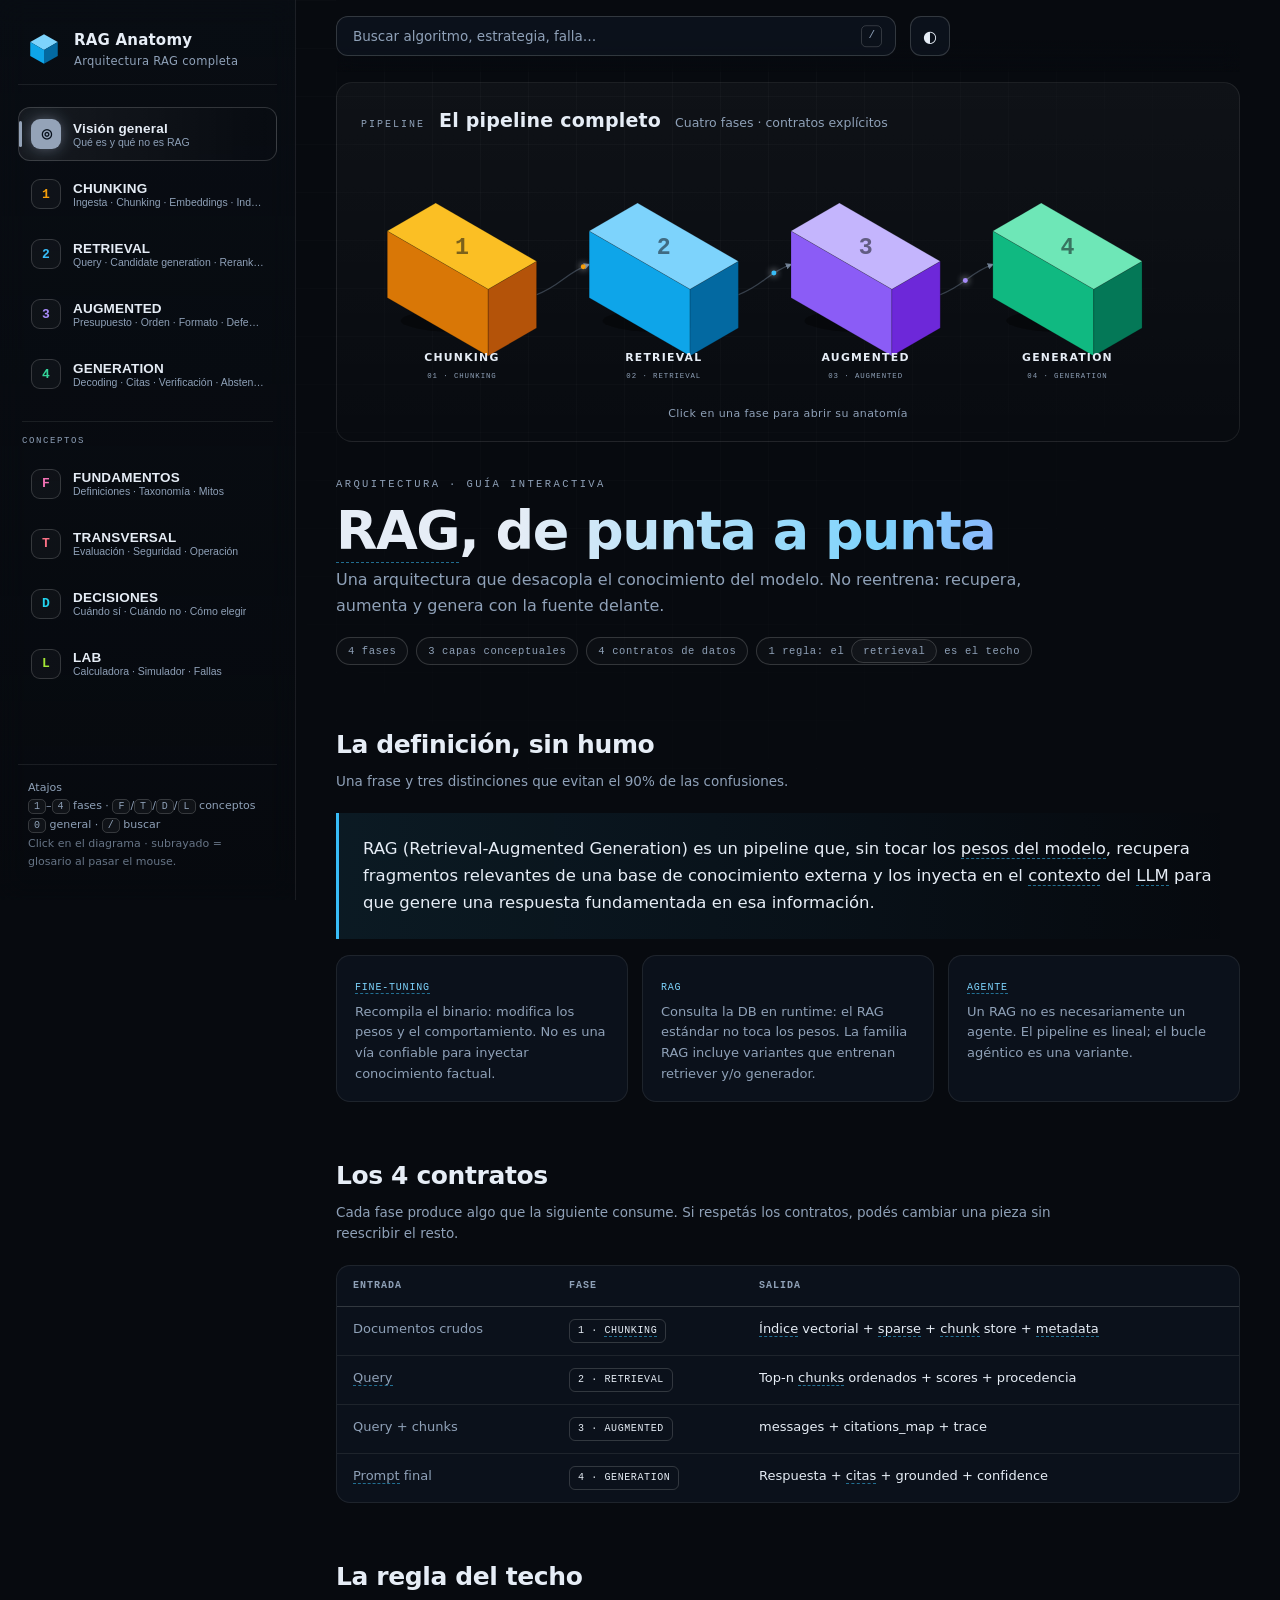
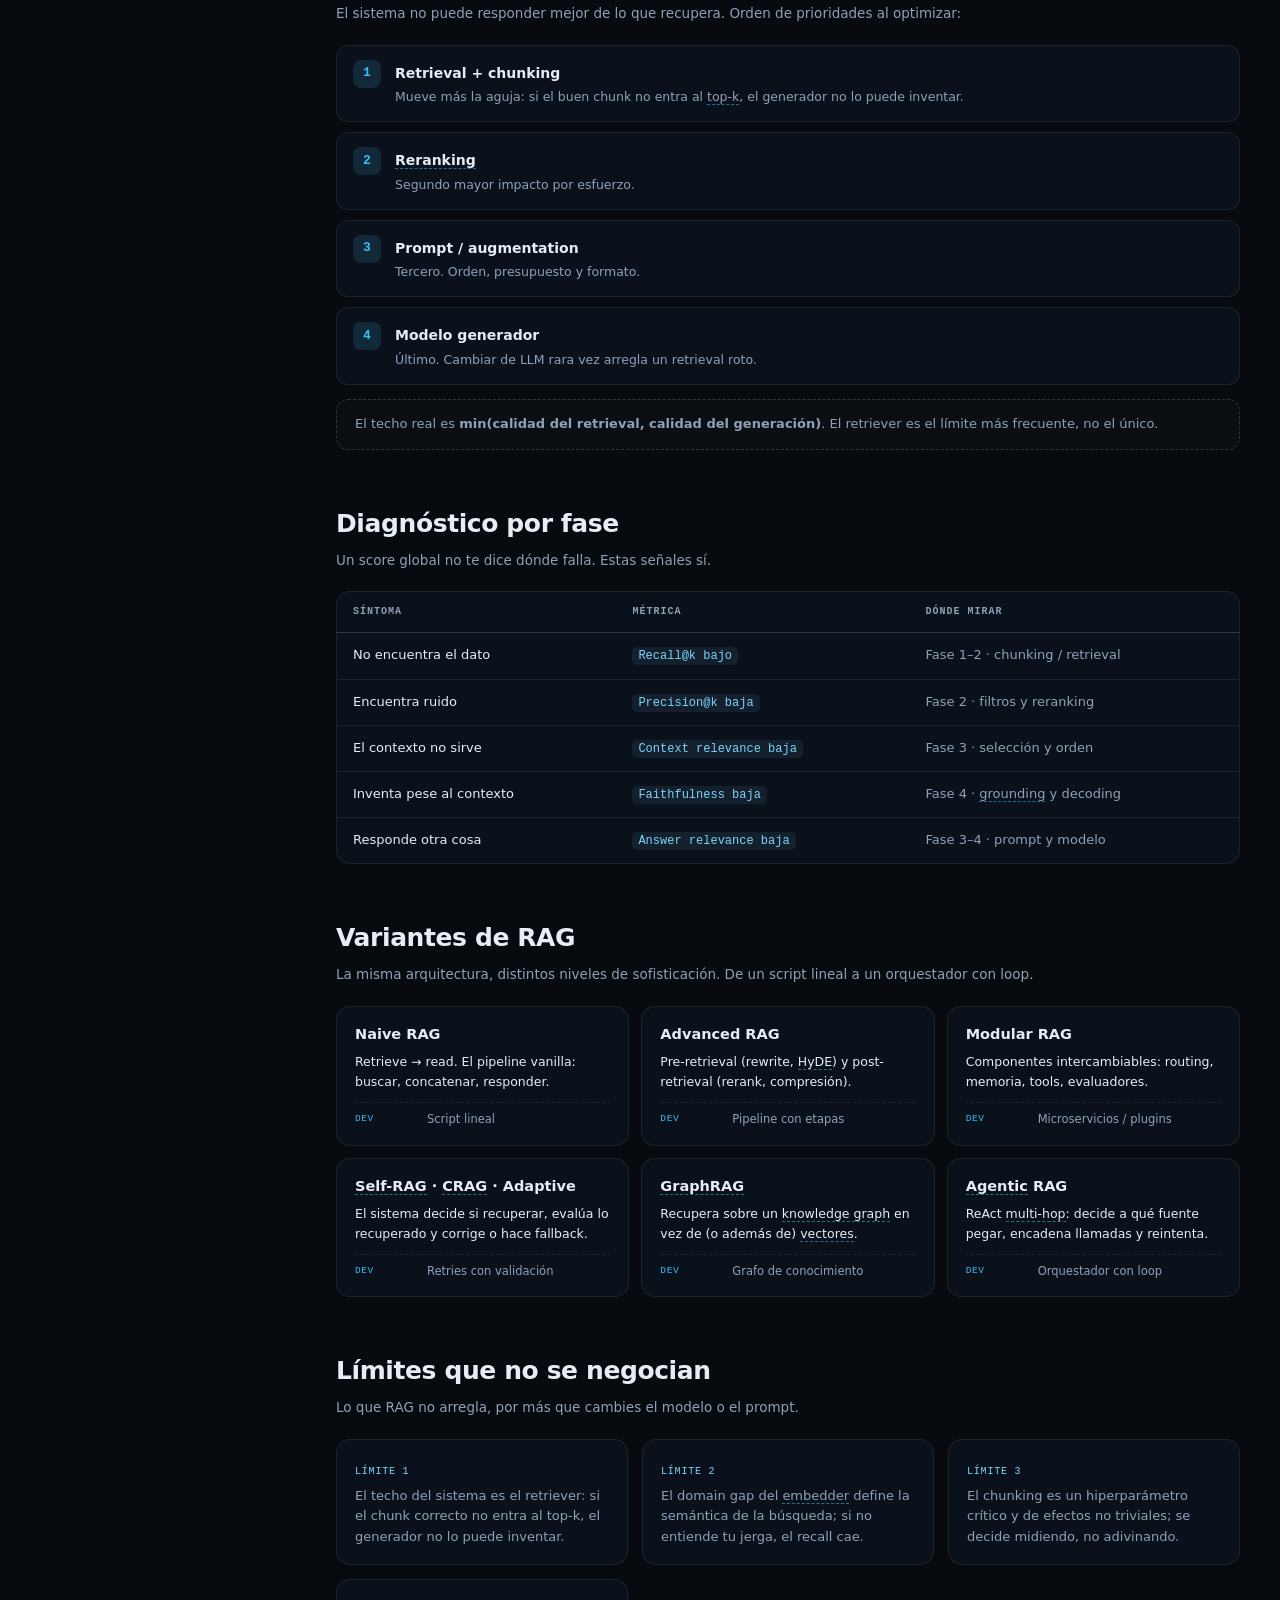
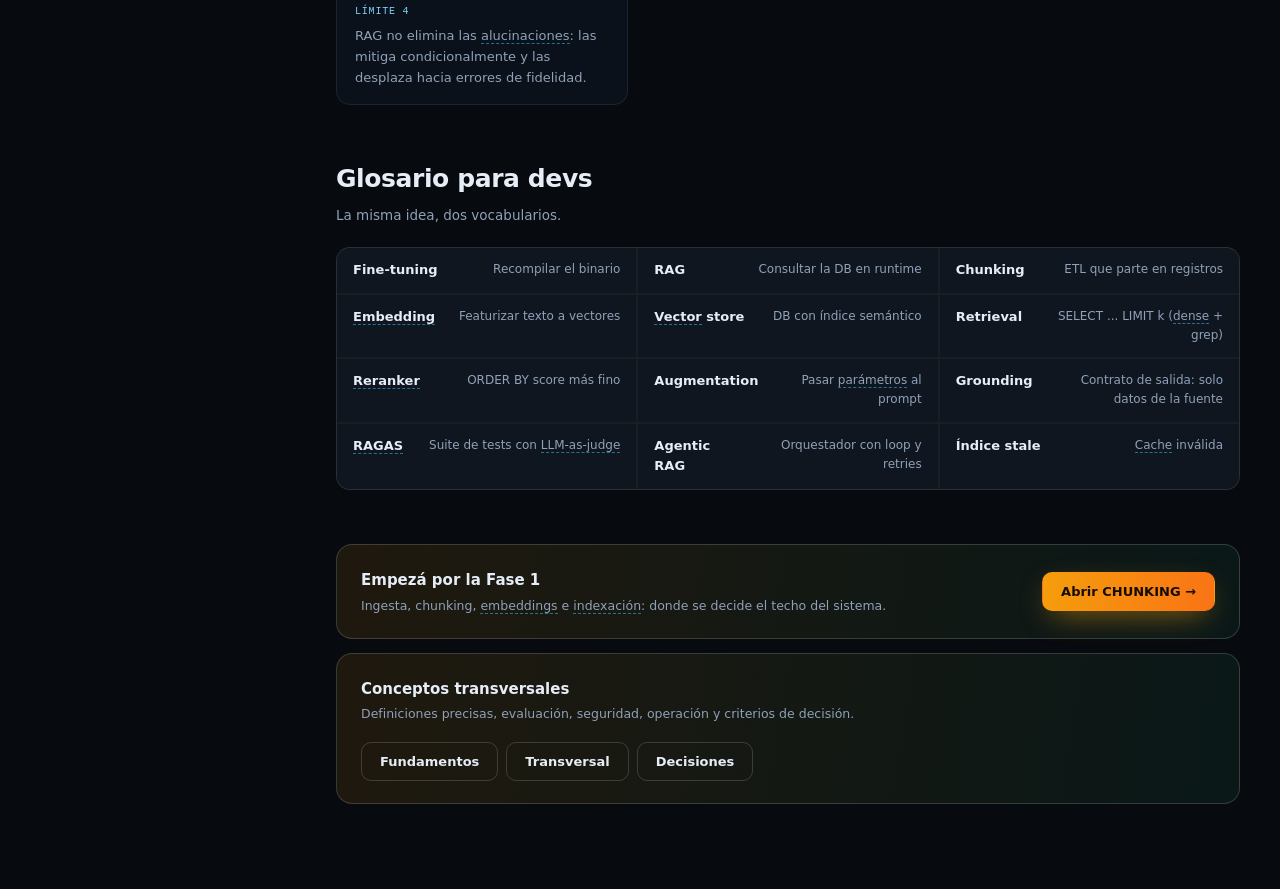
==== index.html @ 2c5edf06 "Add RAG Anatomy app (HTML/CSS/JS vanilla)" ====
<!doctype html>
<html lang="es" data-theme="dark">
<head>
  <meta charset="utf-8" />
  <meta name="viewport" content="width=device-width, initial-scale=1" />
  <title>RAG Anatomy · Arquitectura de un sistema RAG</title>
  <meta name="description" content="Guía interactiva de las 4 fases de una arquitectura RAG: chunking, retrieval, augmentation y generation. Componentes, estrategias, algoritmos, fallas y métricas." />
  <link rel="icon" href="data:image/svg+xml,%3Csvg xmlns='http://www.w3.org/2000/svg' viewBox='0 0 34 34'%3E%3Cpolygon points='17,3 30,10.5 17,18 4,10.5' fill='%237dd3fc'/%3E%3Cpolygon points='4,10.5 17,18 17,31 4,23.5' fill='%230ea5e9'/%3E%3Cpolygon points='30,10.5 17,18 17,31 30,23.5' fill='%230369a1'/%3E%3C/svg%3E" />
  <link rel="stylesheet" href="styles.css" />
</head>
<body>
  <div class="app">
    <aside class="sidebar">
      <div class="brand">
        <svg width="36" height="36" viewBox="0 0 34 34" fill="none" aria-hidden="true">
          <polygon points="17,3 30,10.5 17,18 4,10.5" fill="#7dd3fc" />
          <polygon points="4,10.5 17,18 17,31 4,23.5" fill="#0ea5e9" />
          <polygon points="30,10.5 17,18 17,31 30,23.5" fill="#0369a1" />
        </svg>
        <div>
          <strong>RAG Anatomy</strong>
          <span>Arquitectura RAG completa</span>
        </div>
      </div>

      <nav id="nav" aria-label="Fases del pipeline"></nav>

      <div class="side-foot">
        Atajos<br />
        <kbd>1</kbd>–<kbd>4</kbd> fases · <kbd>F</kbd>/<kbd>T</kbd>/<kbd>D</kbd>/<kbd>L</kbd> conceptos<br />
        <kbd>0</kbd> general · <kbd>/</kbd> buscar<br />
        <span style="opacity:.7">Click en el diagrama · subrayado = glosario al pasar el mouse.</span>
      </div>
    </aside>

    <main class="main">
      <header class="topbar">
        <div class="search-wrap">
          <input
            id="search"
            type="search"
            placeholder="Buscar algoritmo, estrategia, falla…"
            autocomplete="off"
            aria-label="Buscar en el contenido"
          />
          <div id="results" class="results" role="listbox"></div>
        </div>
        <button id="theme" class="icon-btn" title="Cambiar tema" aria-label="Cambiar tema">◐</button>
      </header>

      <section class="stage" aria-label="Diagrama del pipeline">
        <div class="stage-head">
          <span class="eyebrow">PIPELINE</span>
          <h1 id="stage-title">El pipeline completo</h1>
          <p class="stage-sub" id="stage-sub">Cuatro fases · contratos explícitos</p>
        </div>
        <div id="diagram"></div>
      </section>

      <article id="content"></article>
    </main>
  </div>

  <div id="term-tip" role="tooltip" aria-live="polite"></div>

  <script src="data.js"></script>
  <script src="pages.js"></script>
  <script src="lab.js"></script>
  <script src="terms.js"></script>
  <script src="app.js"></script>
</body>
</html>
---- styles.css ----
:root {
  --bg: #070a0f;
  --bg2: #0a0f16;
  --panel: rgba(15, 22, 32, 0.72);
  --panel-solid: #0f1620;
  --text: #e6edf6;
  --muted: #8fa1b8;
  --line: rgba(255, 255, 255, 0.08);
  --line2: rgba(255, 255, 255, 0.16);
  --code: #7dd3fc;
  --radius: 16px;
  --shadow: 0 24px 60px rgba(0, 0, 0, 0.45);
  --font: ui-sans-serif, system-ui, -apple-system, "Segoe UI", Roboto, "Helvetica Neue", Arial, sans-serif;
  --mono: ui-monospace, "SF Mono", "Cascadia Code", "JetBrains Mono", Menlo, Consolas, monospace;
}

html[data-theme="light"] {
  --bg: #f4f7fb;
  --bg2: #eaf0f7;
  --panel: rgba(255, 255, 255, 0.82);
  --panel-solid: #ffffff;
  --text: #0f172a;
  --muted: #5c6b80;
  --line: rgba(15, 23, 42, 0.1);
  --line2: rgba(15, 23, 42, 0.18);
  --code: #0369a1;
  --shadow: 0 24px 60px rgba(15, 23, 42, 0.1);
}

* { box-sizing: border-box; }

html { scroll-behavior: smooth; }

body {
  margin: 0;
  font-family: var(--font);
  background:
    radial-gradient(1200px 700px at 80% -10%, rgba(56, 189, 248, 0.09), transparent 60%),
    radial-gradient(900px 600px at 0% 110%, rgba(167, 139, 250, 0.08), transparent 60%),
    var(--bg);
  color: var(--text);
  -webkit-font-smoothing: antialiased;
  line-height: 1.6;
}

body::before {
  content: "";
  position: fixed;
  inset: 0;
  background-image:
    linear-gradient(rgba(255, 255, 255, 0.022) 1px, transparent 1px),
    linear-gradient(90deg, rgba(255, 255, 255, 0.022) 1px, transparent 1px);
  background-size: 48px 48px;
  pointer-events: none;
  z-index: 0;
  mask-image: radial-gradient(ellipse at 50% 0%, #000 20%, transparent 75%);
}

html[data-theme="light"] body::before {
  background-image:
    linear-gradient(rgba(15, 23, 42, 0.035) 1px, transparent 1px),
    linear-gradient(90deg, rgba(15, 23, 42, 0.035) 1px, transparent 1px);
}

.app {
  position: relative;
  z-index: 1;
  display: grid;
  grid-template-columns: 296px minmax(0, 1fr);
  min-height: 100vh;
}

/* ---------- sidebar ---------- */

.sidebar {
  position: sticky;
  top: 0;
  height: 100vh;
  display: flex;
  flex-direction: column;
  gap: 22px;
  padding: 24px 18px;
  border-right: 1px solid var(--line);
  background: linear-gradient(180deg, rgba(10, 15, 22, 0.6), rgba(7, 10, 15, 0.2));
  backdrop-filter: blur(14px);
  overflow-y: auto;
}

html[data-theme="light"] .sidebar {
  background: linear-gradient(180deg, rgba(255, 255, 255, 0.7), rgba(244, 247, 251, 0.3));
}

.brand {
  display: flex;
  align-items: center;
  gap: 12px;
  padding: 4px 8px 14px;
  border-bottom: 1px solid var(--line);
}

.brand svg { flex: none; }

.brand strong {
  display: block;
  font-size: 15px;
  letter-spacing: 0.2px;
}

.brand span {
  display: block;
  font-size: 11.5px;
  color: var(--muted);
  letter-spacing: 0.3px;
}

#nav { display: flex; flex-direction: column; gap: 6px; scrollbar-width: none; }
#nav::-webkit-scrollbar { display: none; }

.nav-item {
  display: flex;
  align-items: center;
  gap: 12px;
  width: 100%;
  padding: 11px 12px;
  border: 1px solid transparent;
  border-radius: 12px;
  background: transparent;
  color: var(--text);
  text-align: left;
  cursor: pointer;
  transition: background 0.18s ease, border-color 0.18s ease, transform 0.18s ease;
}

.nav-item:hover {
  background: rgba(255, 255, 255, 0.04);
  border-color: var(--line);
}

html[data-theme="light"] .nav-item:hover { background: rgba(15, 23, 42, 0.04); }

.nav-item.active {
  background: linear-gradient(90deg, rgba(255, 255, 255, 0.06), transparent);
  border-color: var(--line2);
}

.nav-item.active::before {
  content: "";
  position: absolute;
  left: 0;
  width: 3px;
  height: 26px;
  border-radius: 3px;
  background: var(--c, #94a3b8);
}

.nav-item { position: relative; }

.nav-num {
  flex: none;
  display: grid;
  place-items: center;
  width: 30px;
  height: 30px;
  border-radius: 9px;
  border: 1px solid var(--line2);
  background: rgba(255, 255, 255, 0.03);
  font-family: var(--mono);
  font-size: 13px;
  font-weight: 700;
  color: var(--c, #94a3b8);
}

.nav-item.active .nav-num {
  background: var(--c, #94a3b8);
  color: #08111c;
  border-color: transparent;
  box-shadow: 0 0 18px -4px var(--c, #94a3b8);
}

.nav-text { display: flex; flex-direction: column; min-width: 0; }
.nav-text strong { font-size: 13.5px; letter-spacing: 0.2px; }
.nav-text small {
  font-size: 10.5px;
  color: var(--muted);
  white-space: nowrap;
  overflow: hidden;
  text-overflow: ellipsis;
}

.side-foot {
  margin-top: auto;
  padding: 14px 10px 4px;
  border-top: 1px solid var(--line);
  font-size: 11px;
  color: var(--muted);
  line-height: 1.7;
}

.side-foot kbd {
  font-family: var(--mono);
  font-size: 10px;
  padding: 1px 5px;
  border: 1px solid var(--line2);
  border-radius: 5px;
  background: rgba(255, 255, 255, 0.04);
}

/* ---------- main ---------- */

.main {
  min-width: 0;
  padding: 0 40px 90px;
  max-width: 1240px;
  width: 100%;
  margin: 0 auto;
}

.topbar {
  position: sticky;
  top: 0;
  z-index: 40;
  display: flex;
  align-items: center;
  gap: 14px;
  padding: 16px 0;
  background: linear-gradient(180deg, var(--bg) 55%, transparent);
  backdrop-filter: blur(10px);
}

.search-wrap { position: relative; flex: 1; max-width: 560px; }

#search {
  width: 100%;
  padding: 11px 42px 11px 16px;
  border-radius: 12px;
  border: 1px solid var(--line2);
  background: var(--panel);
  color: var(--text);
  font-family: var(--font);
  font-size: 13.5px;
  outline: none;
  transition: border-color 0.18s ease, box-shadow 0.18s ease;
}

#search::placeholder { color: var(--muted); }

#search:focus {
  border-color: rgba(56, 189, 248, 0.55);
  box-shadow: 0 0 0 4px rgba(56, 189, 248, 0.12);
}

.search-wrap::after {
  content: "/";
  position: absolute;
  right: 14px;
  top: 50%;
  transform: translateY(-50%);
  font-family: var(--mono);
  font-size: 11px;
  color: var(--muted);
  border: 1px solid var(--line2);
  border-radius: 5px;
  padding: 1px 6px;
  pointer-events: none;
}

.results {
  position: absolute;
  top: calc(100% + 8px);
  left: 0;
  right: 0;
  display: none;
  max-height: 440px;
  overflow-y: auto;
  border: 1px solid var(--line2);
  border-radius: 14px;
  background: var(--panel-solid);
  box-shadow: var(--shadow);
  z-index: 50;
  padding: 6px;
}

.results.open { display: block; }

.result {
  display: grid;
  grid-template-columns: auto 1fr;
  gap: 2px 10px;
  width: 100%;
  padding: 10px 12px;
  border: 0;
  border-radius: 10px;
  background: transparent;
  color: var(--text);
  text-align: left;
  cursor: pointer;
}

.result:hover { background: rgba(255, 255, 255, 0.05); }
html[data-theme="light"] .result:hover { background: rgba(15, 23, 42, 0.05); }

.r-phase {
  grid-row: span 2;
  align-self: start;
  font-family: var(--mono);
  font-size: 9.5px;
  letter-spacing: 0.8px;
  text-transform: uppercase;
  color: var(--c, #94a3b8);
  border: 1px solid var(--c, #94a3b8);
  border-radius: 6px;
  padding: 1px 6px;
  white-space: nowrap;
}

.r-title { font-size: 13px; font-weight: 600; }
.r-snippet { font-size: 11.5px; color: var(--muted); line-height: 1.45; }

.no-results { padding: 16px; color: var(--muted); font-size: 13px; }

.icon-btn {
  flex: none;
  width: 40px;
  height: 40px;
  display: grid;
  place-items: center;
  border-radius: 11px;
  border: 1px solid var(--line2);
  background: var(--panel);
  color: var(--text);
  font-size: 16px;
  cursor: pointer;
  transition: border-color 0.18s ease, transform 0.18s ease;
}

.icon-btn:hover { border-color: rgba(56, 189, 248, 0.5); transform: translateY(-1px); }

/* ---------- stage ---------- */

.stage {
  margin-top: 10px;
  padding: 22px 24px 12px;
  border: 1px solid var(--line);
  border-radius: var(--radius);
  background: linear-gradient(180deg, rgba(255, 255, 255, 0.035), rgba(255, 255, 255, 0.008));
  overflow: hidden;
}

html[data-theme="light"] .stage {
  background: linear-gradient(180deg, rgba(255, 255, 255, 0.9), rgba(255, 255, 255, 0.55));
}

.stage-head { display: flex; align-items: baseline; gap: 14px; flex-wrap: wrap; }

.eyebrow {
  font-family: var(--mono);
  font-size: 10px;
  letter-spacing: 2px;
  color: var(--muted);
  text-transform: uppercase;
}

.stage-head h1 {
  margin: 0;
  font-size: 19px;
  letter-spacing: 0.2px;
}

.stage-sub { margin: 0; font-size: 12.5px; color: var(--muted); }

#diagram svg { display: block; width: 100%; height: auto; margin-top: 4px; }

.iso-phase { cursor: pointer; outline: none; }

.iso-box {
  transition: transform 0.28s cubic-bezier(0.22, 1, 0.36, 1);
}

.iso-phase:hover .iso-box,
.iso-phase:focus-visible .iso-box { transform: translateY(-10px); }

.iso-phase.active .iso-box {
  transform: translateY(-8px);
  filter: drop-shadow(0 0 16px var(--c));
}

.iso-phase .face {
  stroke: rgba(0, 0, 0, 0.28);
  stroke-width: 0.8;
  transition: stroke 0.2s ease;
}

html[data-theme="light"] .iso-phase .face { stroke: rgba(255, 255, 255, 0.4); }

.iso-phase.active .face { stroke: var(--c); stroke-width: 1.4; }

.iso-shadow { fill: rgba(0, 0, 0, 0.38); }
html[data-theme="light"] .iso-shadow { fill: rgba(15, 23, 42, 0.12); }

.iso-num {
  font-family: var(--mono);
  font-size: 30px;
  font-weight: 800;
  fill: rgba(8, 12, 18, 0.52);
  pointer-events: none;
}

.iso-name {
  font-family: var(--font);
  font-size: 14px;
  font-weight: 800;
  letter-spacing: 1.6px;
  fill: var(--text);
  transition: fill 0.2s ease;
}

.iso-phase.active .iso-name { fill: var(--c); }

.iso-kicker {
  font-family: var(--mono);
  font-size: 9.5px;
  letter-spacing: 1.2px;
  fill: var(--muted);
  text-transform: uppercase;
}

.connector {
  fill: none;
  stroke: rgba(150, 170, 195, 0.32);
  stroke-width: 1.4;
}

.packet { filter: drop-shadow(0 0 5px currentColor); }

.diagram-hint {
  text-align: center;
  font-size: 11px;
  color: var(--muted);
  letter-spacing: 0.4px;
  padding: 2px 0 6px;
}

/* ---------- content ---------- */

#content { animation: fade 0.35s ease; }

@keyframes fade {
  from { opacity: 0; transform: translateY(6px); }
  to { opacity: 1; transform: none; }
}

.hero { padding: 34px 0 6px; }

.hero-kicker {
  font-family: var(--mono);
  font-size: 10.5px;
  letter-spacing: 2.4px;
  color: var(--muted);
}

.hero h1 {
  margin: 10px 0 8px;
  font-size: clamp(34px, 5vw, 54px);
  line-height: 1.05;
  letter-spacing: -1.5px;
  background: linear-gradient(100deg, var(--text) 20%, #7dd3fc 60%, #a78bfa 95%);
  -webkit-background-clip: text;
  background-clip: text;
  color: transparent;
}

.hero-sub {
  margin: 0;
  max-width: 720px;
  color: var(--muted);
  font-size: 16px;
}

.hero-pills { display: flex; flex-wrap: wrap; gap: 8px; margin-top: 18px; }

.hero-pills span {
  font-family: var(--mono);
  font-size: 10.5px;
  letter-spacing: 0.6px;
  padding: 5px 11px;
  border: 1px solid var(--line2);
  border-radius: 999px;
  color: var(--muted);
  background: rgba(255, 255, 255, 0.025);
}

.sec { margin-top: 54px; scroll-margin-top: 140px; }

.sec-head { margin-bottom: 20px; }

.sec-head h2 {
  margin: 0 0 6px;
  font-size: 25px;
  letter-spacing: -0.4px;
}

.sec-head p { margin: 0; color: var(--muted); font-size: 13.5px; max-width: 720px; }

.definition {
  padding: 22px 24px;
  border-left: 3px solid #38bdf8;
  border-radius: 0 14px 14px 0;
  background: linear-gradient(90deg, rgba(56, 189, 248, 0.09), transparent);
  font-size: 16.5px;
  line-height: 1.65;
}

.grid-3 {
  display: grid;
  grid-template-columns: repeat(auto-fit, minmax(240px, 1fr));
  gap: 14px;
  margin-top: 16px;
}

.mini-card {
  padding: 16px 18px;
  border: 1px solid var(--line);
  border-radius: 14px;
  background: var(--panel);
}

.mini-tag {
  display: inline-block;
  font-family: var(--mono);
  font-size: 10px;
  letter-spacing: 0.8px;
  text-transform: uppercase;
  color: #7dd3fc;
  margin-bottom: 6px;
}

.mini-card p { margin: 0; font-size: 13px; color: var(--muted); }

.table-wrap {
  border: 1px solid var(--line);
  border-radius: 14px;
  overflow-x: auto;
  background: var(--panel);
}

table { width: 100%; border-collapse: collapse; font-size: 13px; }

th {
  text-align: left;
  font-family: var(--mono);
  font-size: 10px;
  letter-spacing: 1px;
  text-transform: uppercase;
  color: var(--muted);
  padding: 12px 16px;
  border-bottom: 1px solid var(--line2);
  white-space: nowrap;
}

td {
  padding: 12px 16px;
  border-bottom: 1px solid var(--line);
  vertical-align: top;
}

tr:last-child td { border-bottom: 0; }

tbody tr { transition: background 0.15s ease; }
tbody tr:hover { background: rgba(255, 255, 255, 0.025); }
html[data-theme="light"] tbody tr:hover { background: rgba(15, 23, 42, 0.025); }

code {
  font-family: var(--mono);
  font-size: 12px;
  color: var(--code);
  background: rgba(125, 211, 252, 0.08);
  padding: 2px 6px;
  border-radius: 5px;
  white-space: nowrap;
}

html[data-theme="light"] code { background: rgba(3, 105, 161, 0.08); }

.muted { color: var(--muted); }

.phase-pill {
  display: inline-block;
  font-family: var(--mono);
  font-size: 10px;
  letter-spacing: 0.6px;
  padding: 3px 8px;
  border-radius: 6px;
  border: 1px solid var(--line2);
  white-space: nowrap;
}

.priority { list-style: none; margin: 0; padding: 0; display: grid; gap: 10px; }

.priority li {
  display: flex;
  gap: 14px;
  align-items: flex-start;
  padding: 14px 16px;
  border: 1px solid var(--line);
  border-radius: 12px;
  background: var(--panel);
}

.priority-n {
  flex: none;
  display: grid;
  place-items: center;
  width: 28px;
  height: 28px;
  border-radius: 8px;
  background: rgba(56, 189, 248, 0.14);
  color: #38bdf8;
  font-family: var(--mono);
  font-weight: 700;
  font-size: 13px;
}

.priority strong { font-size: 14px; }
.priority p { margin: 2px 0 0; font-size: 12.5px; color: var(--muted); }

.callout {
  margin-top: 14px;
  padding: 14px 18px;
  border: 1px dashed var(--line2);
  border-radius: 12px;
  font-size: 13px;
  color: var(--muted);
  background: rgba(255, 255, 255, 0.02);
}

.glossary {
  display: grid;
  grid-template-columns: repeat(auto-fit, minmax(260px, 1fr));
  gap: 2px;
  border: 1px solid var(--line);
  border-radius: 14px;
  overflow: hidden;
  background: var(--line);
}

.gloss-item {
  display: flex;
  justify-content: space-between;
  gap: 12px;
  padding: 12px 16px;
  background: var(--panel-solid);
}

.gloss-term { font-size: 13px; font-weight: 600; }
.gloss-dev { font-size: 12px; color: var(--muted); text-align: right; }

.cta {
  margin-top: 54px;
  display: flex;
  align-items: center;
  justify-content: space-between;
  gap: 18px;
  flex-wrap: wrap;
  padding: 22px 24px;
  border: 1px solid var(--line2);
  border-radius: 16px;
  background: linear-gradient(100deg, rgba(245, 158, 11, 0.1), rgba(52, 211, 153, 0.07));
}

.cta strong { font-size: 15px; }
.cta p { margin: 3px 0 0; font-size: 12.5px; color: var(--muted); }

.btn {
  padding: 11px 18px;
  border-radius: 10px;
  border: 1px solid var(--line2);
  background: transparent;
  color: var(--text);
  font-family: var(--font);
  font-size: 13px;
  font-weight: 600;
  cursor: pointer;
  transition: transform 0.18s ease, background 0.18s ease;
}

.btn:hover { transform: translateY(-1px); }

.btn.primary {
  background: linear-gradient(100deg, #f59e0b, #f97316);
  color: #160c02;
  border-color: transparent;
  box-shadow: 0 10px 30px -10px rgba(245, 158, 11, 0.7);
}

/* ---------- phase ---------- */

.phase-head { padding: 34px 0 4px; }

.phase-eyebrow {
  font-family: var(--mono);
  font-size: 10.5px;
  letter-spacing: 2px;
  color: var(--c, var(--muted));
  text-transform: uppercase;
}

.phase-head h1 {
  margin: 8px 0 4px;
  font-size: clamp(34px, 4.6vw, 50px);
  letter-spacing: -1.2px;
  line-height: 1.05;
  color: var(--c, var(--text));
}

.phase-tagline { margin: 0; font-size: 17px; color: var(--muted); }

.phase-purpose {
  margin-top: 16px;
  max-width: 780px;
  font-size: 14.5px;
  color: var(--text);
}

.analogy {
  margin-top: 16px;
  max-width: 780px;
  padding: 14px 18px;
  border-left: 3px solid var(--c);
  border-radius: 0 12px 12px 0;
  background: linear-gradient(90deg, rgba(255, 255, 255, 0.045), transparent);
  font-size: 13.5px;
  color: var(--muted);
}

.analogy span {
  display: inline-block;
  margin-bottom: 8px;
  font-family: var(--mono);
  font-size: 9.5px;
  letter-spacing: 1px;
  text-transform: uppercase;
  color: var(--c);
  border: 1px solid var(--c);
  border-radius: 5px;
  padding: 1px 6px;
}

.analogy p { margin: 0; }

.subnav {
  position: sticky;
  top: 72px;
  z-index: 30;
  display: flex;
  gap: 7px;
  flex-wrap: wrap;
  padding: 12px 0;
  margin-top: 20px;
  background: linear-gradient(180deg, var(--bg) 68%, transparent);
}

.subnav-chip {
  padding: 7px 12px;
  border-radius: 999px;
  border: 1px solid var(--line2);
  background: var(--panel);
  color: var(--muted);
  font-family: var(--font);
  font-size: 12px;
  cursor: pointer;
  transition: color 0.16s ease, border-color 0.16s ease;
}

.subnav-chip:hover { color: var(--text); border-color: var(--c, #38bdf8); }

.contracts {
  display: grid;
  grid-template-columns: 1fr auto 1fr;
  gap: 14px;
  align-items: stretch;
}

.contract {
  padding: 18px 20px;
  border: 1px solid var(--line);
  border-radius: 14px;
  background: var(--panel);
}

.contract.out { border-color: color-mix(in srgb, var(--c, #38bdf8) 40%, transparent); }

.contract .tag {
  font-family: var(--mono);
  font-size: 9.5px;
  letter-spacing: 1.4px;
  color: var(--muted);
}

.contract h3 { margin: 6px 0 10px; font-size: 15px; }

.contract ul { margin: 0; padding-left: 18px; }
.contract li { font-size: 12.5px; color: var(--muted); margin-bottom: 4px; }

.contract-arrow {
  display: grid;
  place-items: center;
  font-size: 22px;
  color: var(--c, var(--muted));
}

.steps { list-style: none; margin: 0; padding: 0; position: relative; }

.steps::before {
  content: "";
  position: absolute;
  left: 19px;
  top: 12px;
  bottom: 12px;
  width: 1px;
  background: linear-gradient(180deg, var(--c, #38bdf8), transparent);
  opacity: 0.4;
}

.step { display: flex; gap: 18px; padding: 0 0 26px; position: relative; }
.step:last-child { padding-bottom: 0; }

.step-num {
  flex: none;
  display: grid;
  place-items: center;
  width: 39px;
  height: 39px;
  border-radius: 12px;
  border: 1px solid var(--line2);
  background: var(--panel-solid);
  font-family: var(--mono);
  font-size: 12px;
  font-weight: 700;
  color: var(--c, #38bdf8);
  z-index: 1;
}

.step-body {
  flex: 1;
  min-width: 0;
  padding: 2px 0 0;
}

.step-body h3 { margin: 0 0 6px; font-size: 16px; }
.step-body p { margin: 0 0 12px; font-size: 13.5px; color: var(--muted); }

.chips { display: flex; flex-wrap: wrap; gap: 6px; }

.chip {
  font-family: var(--mono);
  font-size: 10.5px;
  padding: 3px 8px;
  border-radius: 6px;
  border: 1px solid var(--line);
  background: rgba(255, 255, 255, 0.03);
  color: var(--text);
}

html[data-theme="light"] .chip { background: rgba(15, 23, 42, 0.03); }

.tip {
  margin-top: 12px;
  padding: 10px 14px;
  border-radius: 10px;
  border: 1px solid color-mix(in srgb, var(--c, #38bdf8) 28%, transparent);
  background: color-mix(in srgb, var(--c, #38bdf8) 7%, transparent);
  font-size: 12.5px;
  color: var(--muted);
}

.tip span {
  display: inline-block;
  margin-right: 8px;
  font-family: var(--mono);
  font-size: 9.5px;
  letter-spacing: 1px;
  text-transform: uppercase;
  color: var(--c, #38bdf8);
}

.role {
  display: inline-block;
  font-family: var(--mono);
  font-size: 10px;
  letter-spacing: 0.4px;
  padding: 2px 7px;
  border-radius: 5px;
  border: 1px solid var(--line2);
  color: var(--muted);
  white-space: nowrap;
}

.typical {
  font-family: var(--mono);
  font-size: 11.5px;
  color: var(--c, #38bdf8);
  white-space: nowrap;
}

.strategy-grid {
  display: grid;
  grid-template-columns: repeat(auto-fill, minmax(258px, 1fr));
  gap: 12px;
}

.strategy {
  padding: 16px 18px;
  border: 1px solid var(--line);
  border-radius: 14px;
  background: var(--panel);
  transition: border-color 0.18s ease, transform 0.18s ease;
}

.strategy:hover { border-color: var(--line2); transform: translateY(-2px); }

.strategy h3 { margin: 0 0 6px; font-size: 14.5px; }
.strategy-how { margin: 0 0 10px; font-size: 12.5px; color: var(--text); }

.strategy-row {
  display: grid;
  grid-template-columns: 64px 1fr;
  gap: 8px;
  font-size: 11.5px;
  color: var(--muted);
  padding-top: 7px;
  border-top: 1px dashed var(--line);
}

.strategy-row span {
  font-family: var(--mono);
  font-size: 9.5px;
  letter-spacing: 0.6px;
  text-transform: uppercase;
  color: var(--c, #38bdf8);
  padding-top: 1px;
}

.strategy-row.trade span { color: #f59e0b; }

.subhead { margin: 30px 0 14px; font-size: 16px; }

.failure-grid {
  display: grid;
  grid-template-columns: repeat(auto-fill, minmax(300px, 1fr));
  gap: 10px;
}

.failure {
  display: flex;
  gap: 12px;
  padding: 14px 16px;
  border: 1px solid var(--line);
  border-radius: 12px;
  background: var(--panel);
}

.warn {
  flex: none;
  display: grid;
  place-items: center;
  width: 24px;
  height: 24px;
  border-radius: 7px;
  background: rgba(248, 113, 113, 0.14);
  color: #f87171;
  font-family: var(--mono);
  font-size: 12px;
  font-weight: 800;
}

.failure strong { font-size: 13px; }
.failure p { margin: 2px 0 0; font-size: 12px; color: var(--muted); }

.metric-grid {
  display: grid;
  grid-template-columns: repeat(auto-fill, minmax(240px, 1fr));
  gap: 10px;
}

.metric {
  padding: 15px 17px;
  border: 1px solid var(--line);
  border-radius: 12px;
  background: var(--panel);
}

.metric strong { font-size: 13px; color: var(--c, #38bdf8); }
.metric p { margin: 4px 0 0; font-size: 12px; color: var(--muted); }

.pager {
  display: flex;
  justify-content: space-between;
  gap: 12px;
  margin-top: 54px;
  padding-top: 22px;
  border-top: 1px solid var(--line);
}

.pager-btn {
  display: flex;
  flex-direction: column;
  gap: 2px;
  padding: 12px 18px;
  border: 1px solid var(--line2);
  border-radius: 12px;
  background: var(--panel);
  color: var(--text);
  cursor: pointer;
  text-align: left;
  transition: border-color 0.18s ease, transform 0.18s ease;
}

.pager-btn:hover { border-color: var(--c, #38bdf8); transform: translateY(-1px); }
.pager-btn.right { text-align: right; }
.pager-btn span { font-size: 11px; color: var(--muted); }
.pager-btn strong { font-size: 13px; }

.flash { animation: flash 1.6s ease; }

@keyframes flash {
  0%, 100% { box-shadow: 0 0 0 0 transparent; }
  25% { box-shadow: 0 0 0 3px color-mix(in srgb, var(--c, #38bdf8) 35%, transparent); }
}

.nav-divider {
  margin: 14px 4px 2px;
  padding-top: 12px;
  border-top: 1px solid var(--line);
  font-family: var(--mono);
  font-size: 9px;
  letter-spacing: 1.6px;
  text-transform: uppercase;
  color: var(--muted);
}

.levels { display: grid; gap: 10px; }

.level {
  display: flex;
  gap: 14px;
  padding: 16px 18px;
  border: 1px solid var(--line);
  border-radius: 12px;
  background: var(--panel);
}

.level-n {
  flex: none;
  width: 46px;
  height: 32px;
  display: grid;
  place-items: center;
  border-radius: 8px;
  background: color-mix(in srgb, var(--c, #f472b6) 14%, transparent);
  color: var(--c, #f472b6);
  font-family: var(--mono);
  font-weight: 800;
  font-size: 13px;
}

.level strong { font-size: 14px; }
.level p { margin: 2px 0 4px; font-size: 12.5px; color: var(--muted); }
.level em { font-size: 11.5px; color: var(--c, #f472b6); font-style: normal; }

.tree {
  margin: 0;
  padding: 20px 22px;
  border: 1px solid var(--line);
  border-radius: 14px;
  background: var(--panel-solid);
  color: var(--text);
  font-family: var(--mono);
  font-size: 12px;
  line-height: 1.9;
  overflow-x: auto;
  white-space: pre;
}

.checklist { list-style: none; margin: 0; padding: 0; display: grid; gap: 8px; }

.checklist li {
  position: relative;
  padding: 12px 16px 12px 44px;
  border: 1px solid var(--line);
  border-radius: 10px;
  background: var(--panel);
  font-size: 13px;
}

.checklist li::before {
  content: "✓";
  position: absolute;
  left: 16px;
  top: 10px;
  color: #34d399;
  font-weight: 800;
}

/* ---------- glosario inline ---------- */

.term {
  border-bottom: 1px dashed color-mix(in srgb, var(--c, #38bdf8) 55%, transparent);
  cursor: help;
  transition: color 0.12s ease, border-color 0.12s ease;
}

.term:hover,
.term:focus-visible {
  color: var(--c, #38bdf8);
  border-bottom-color: var(--c, #38bdf8);
  border-bottom-style: solid;
  outline: none;
}

.term:focus-visible {
  outline: 2px solid color-mix(in srgb, var(--c, #38bdf8) 45%, transparent);
  outline-offset: 2px;
  border-radius: 3px;
}

#term-tip {
  position: fixed;
  z-index: 9999;
  width: max-content;
  max-width: min(320px, calc(100vw - 24px));
  padding: 10px 12px;
  border: 1px solid var(--line2);
  border-radius: 10px;
  background: var(--panel-solid);
  color: var(--text);
  font-family: var(--font);
  font-size: 12px;
  line-height: 1.55;
  box-shadow: 0 16px 40px rgba(0, 0, 0, 0.35);
  opacity: 0;
  transform: translateY(4px);
  transition: opacity 0.12s ease, transform 0.12s ease;
  pointer-events: none;
}

#term-tip.show {
  opacity: 1;
  transform: translateY(0);
}

/* ---------- LAB ---------- */

.lab {
  display: grid;
  grid-template-columns: minmax(280px, 0.85fr) minmax(320px, 1.15fr);
  gap: 18px;
  align-items: start;
}

.lab-controls {
  display: grid;
  gap: 14px;
  padding: 18px;
  border: 1px solid var(--line);
  border-radius: 14px;
  background: var(--panel);
}

.lab-field {
  display: grid;
  grid-template-columns: 1fr 62px;
  gap: 6px 10px;
  align-items: center;
}

.lab-field > span {
  grid-column: 1 / -1;
  font-size: 12px;
  color: var(--muted);
}

.lab-field output {
  text-align: right;
  font-family: var(--mono);
  font-size: 12px;
  color: var(--c, #a3e635);
}

.lab-field input[type="range"] {
  width: 100%;
  accent-color: var(--c, #a3e635);
}

.lab-check {
  display: flex;
  align-items: center;
  gap: 8px;
  font-size: 12.5px;
  color: var(--muted);
}

.lab-check input { accent-color: var(--c, #a3e635); }

.lab-results { display: grid; gap: 14px; }

.lab-grid {
  display: grid;
  grid-template-columns: repeat(2, minmax(0, 1fr));
  gap: 10px;
}

.out {
  padding: 14px 16px;
  border: 1px solid var(--line);
  border-radius: 12px;
  background: var(--panel);
}

.out span {
  display: block;
  font-family: var(--mono);
  font-size: 9.5px;
  letter-spacing: 0.8px;
  text-transform: uppercase;
  color: var(--muted);
}

.out strong {
  display: block;
  margin-top: 6px;
  font-size: 20px;
  letter-spacing: -0.5px;
}

.lab-bar {
  padding: 14px 16px;
  border: 1px solid var(--line);
  border-radius: 12px;
  background: var(--panel);
}

.lab-bar-head {
  display: flex;
  justify-content: space-between;
  gap: 10px;
  font-size: 12px;
  color: var(--muted);
  margin-bottom: 8px;
}

.lab-bar-head em { font-style: normal; font-family: var(--mono); color: var(--text); }

.bar {
  height: 8px;
  border-radius: 99px;
  background: rgba(148, 163, 184, 0.18);
  overflow: hidden;
}

.bar i {
  display: block;
  height: 100%;
  width: 0;
  border-radius: 99px;
  background: #34d399;
  transition: width 0.18s ease, background 0.18s ease;
}

.lab-note { font-size: 11.5px; line-height: 1.6; color: var(--muted); }

.fail-btns { display: flex; flex-wrap: wrap; gap: 8px; margin-bottom: 14px; }

.fail-btn {
  padding: 8px 13px;
  border: 1px solid var(--line);
  border-radius: 99px;
  background: var(--panel);
  color: var(--text);
  font: inherit;
  font-size: 12px;
  cursor: pointer;
  transition: 0.15s ease;
}

.fail-btn:hover { border-color: var(--c, #a3e635); }

.fail-btn.active {
  border-color: var(--c, #a3e635);
  background: color-mix(in srgb, var(--c, #a3e635) 16%, transparent);
  color: var(--text);
}

.fail-detail {
  padding: 18px;
  border: 1px solid var(--line);
  border-radius: 14px;
  background: var(--panel);
}

.fail-head { display: flex; align-items: center; gap: 10px; margin-bottom: 12px; }
.fail-head strong { font-size: 16px; }

.fail-phase {
  padding: 3px 8px;
  border-radius: 99px;
  background: color-mix(in srgb, var(--c, #a3e635) 14%, transparent);
  color: var(--c, #a3e635);
  font-family: var(--mono);
  font-size: 10px;
}

.fail-rows { display: grid; gap: 10px; }

.fail-rows span {
  display: block;
  font-family: var(--mono);
  font-size: 9.5px;
  letter-spacing: 0.8px;
  text-transform: uppercase;
  color: var(--muted);
  margin-bottom: 2px;
}

.fail-rows p { margin: 0; font-size: 13px; line-height: 1.55; }

.fail-impact {
  display: grid;
  grid-template-columns: auto 1fr auto;
  gap: 10px;
  align-items: center;
  margin-top: 16px;
  padding-top: 14px;
  border-top: 1px solid var(--line);
  font-size: 12px;
  color: var(--muted);
}

.fail-impact em { font-style: normal; font-family: var(--mono); color: var(--text); }

/* ---------- responsive ---------- */

@media (max-width: 980px) {
  .app { grid-template-columns: 1fr; }

  .sidebar {
    position: static;
    height: auto;
    flex-direction: row;
    align-items: center;
    gap: 14px;
    padding: 12px 16px;
    overflow-x: auto;
    border-right: 0;
    border-bottom: 1px solid var(--line);
    scrollbar-width: none;
  }

  .sidebar::-webkit-scrollbar { display: none; }

  .brand { border-bottom: 0; padding: 0; flex: none; }
  .brand div { display: none; }

  #nav { flex-direction: row; gap: 6px; }
  .nav-divider { display: none; }
  .nav-text small { display: none; }
  .nav-item { padding: 8px 10px; white-space: nowrap; }
  .side-foot { display: none; }

  .main { padding: 0 18px 70px; }
  .topbar { padding: 12px 0; }
  .lab { grid-template-columns: 1fr; }
}

@media (max-width: 720px) {
  .contracts { grid-template-columns: 1fr; }
  .contract-arrow { transform: rotate(90deg); padding: 2px 0; }
  .stage { padding: 16px 12px 8px; }
  .subnav { top: 64px; }
  .hero h1 { letter-spacing: -0.8px; }
  .iso-name { font-size: 26px; letter-spacing: 2px; }
  .iso-kicker { display: none; }
  .lab-grid { grid-template-columns: 1fr; }
}

@media (prefers-reduced-motion: reduce) {
  * { animation-duration: 0.001ms !important; animation-iteration-count: 1 !important; transition-duration: 0.001ms !important; }
  html { scroll-behavior: auto; }
}
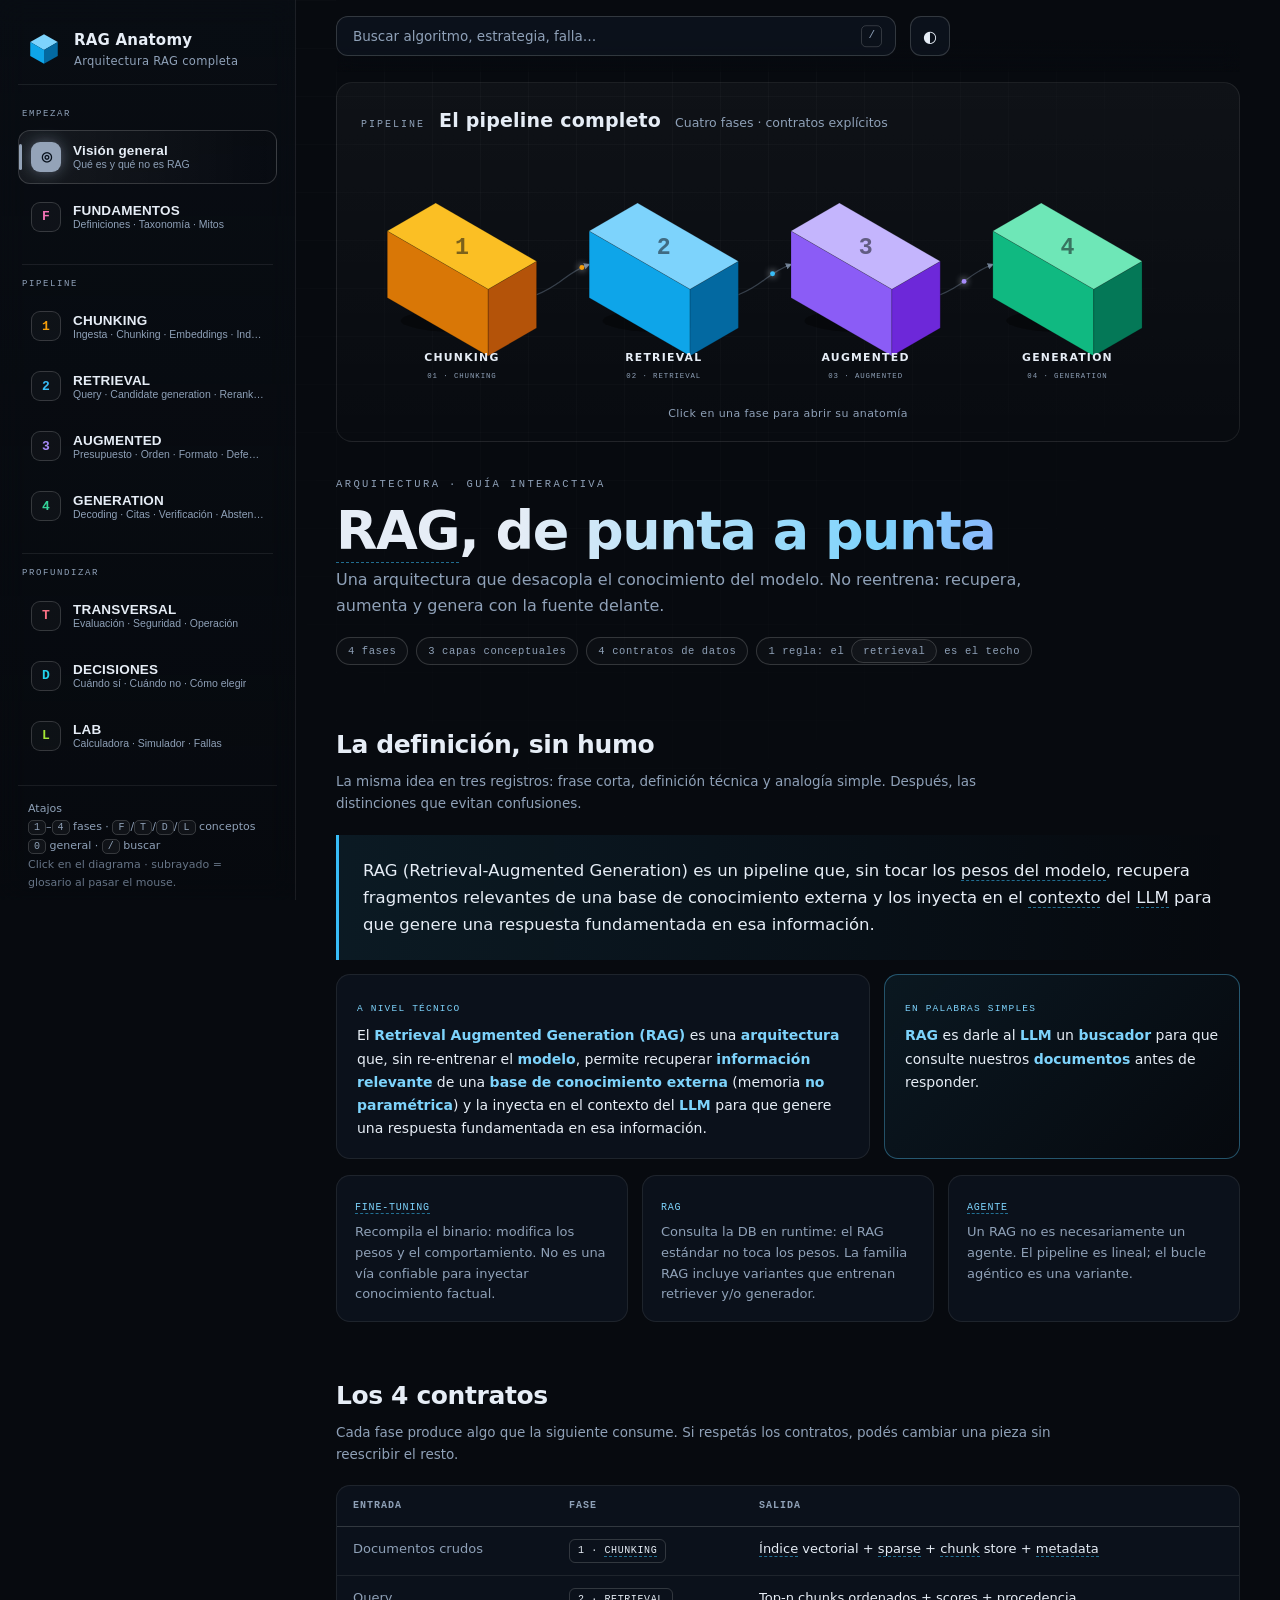
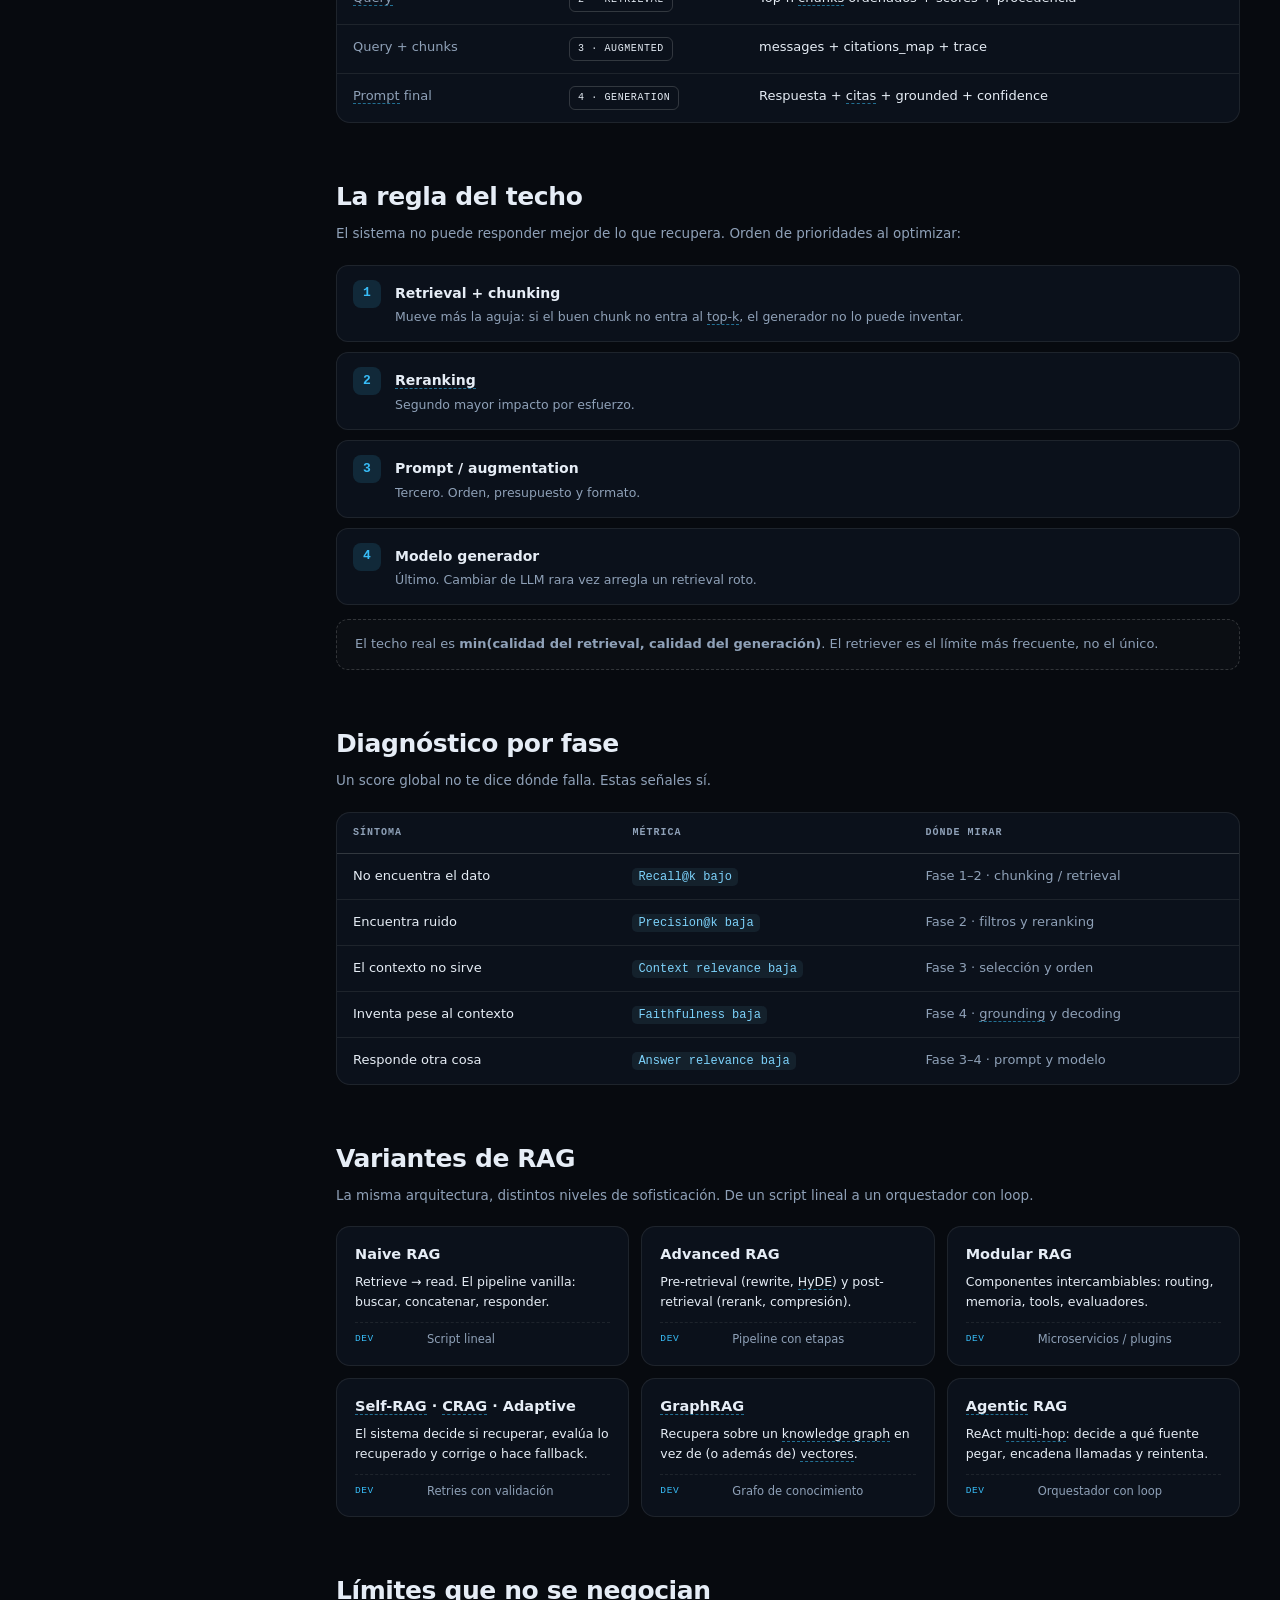
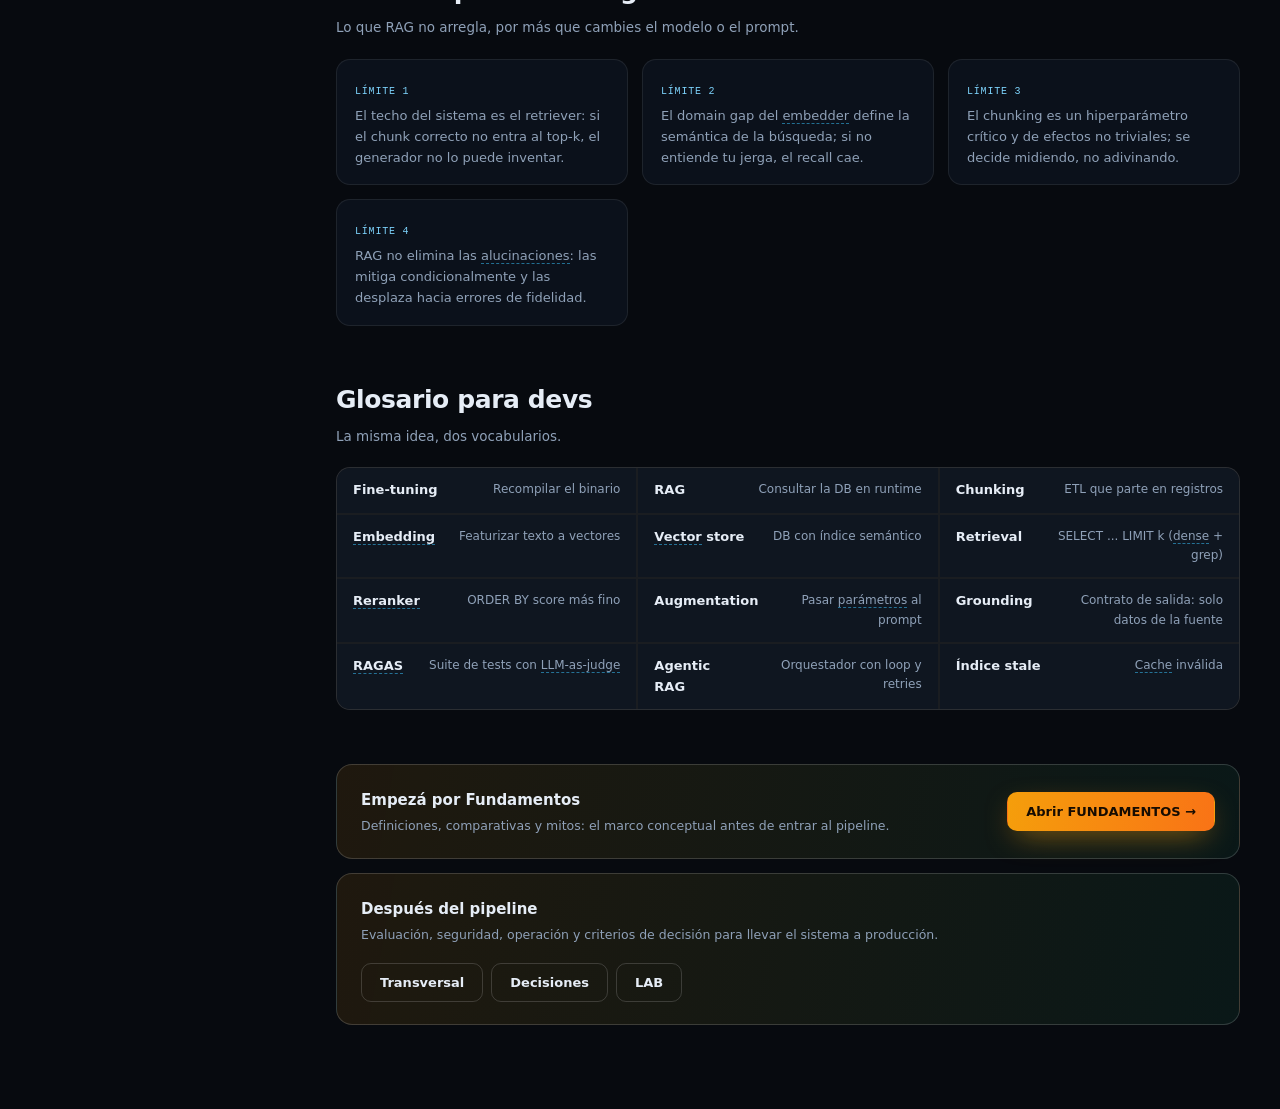
==== commit 80fb60e1: "Update app content and styles" ====
--- a/index.html
+++ b/index.html
@@ -6,7 +6,7 @@
   <title>RAG Anatomy · Arquitectura de un sistema RAG</title>
   <meta name="description" content="Guía interactiva de las 4 fases de una arquitectura RAG: chunking, retrieval, augmentation y generation. Componentes, estrategias, algoritmos, fallas y métricas." />
   <link rel="icon" href="data:image/svg+xml,%3Csvg xmlns='http://www.w3.org/2000/svg' viewBox='0 0 34 34'%3E%3Cpolygon points='17,3 30,10.5 17,18 4,10.5' fill='%237dd3fc'/%3E%3Cpolygon points='4,10.5 17,18 17,31 4,23.5' fill='%230ea5e9'/%3E%3Cpolygon points='30,10.5 17,18 17,31 30,23.5' fill='%230369a1'/%3E%3C/svg%3E" />
-  <link rel="stylesheet" href="styles.css" />
+  <link rel="stylesheet" href="styles.css?v=10" />
 </head>
 <body>
   <div class="app">
@@ -63,10 +63,10 @@
 
   <div id="term-tip" role="tooltip" aria-live="polite"></div>
 
-  <script src="data.js"></script>
-  <script src="pages.js"></script>
-  <script src="lab.js"></script>
-  <script src="terms.js"></script>
-  <script src="app.js"></script>
+  <script src="data.js?v=10"></script>
+  <script src="pages.js?v=10"></script>
+  <script src="lab.js?v=10"></script>
+  <script src="terms.js?v=10"></script>
+  <script src="app.js?v=10"></script>
 </body>
 </html>
--- a/styles.css
+++ b/styles.css
@@ -510,6 +510,43 @@
   line-height: 1.65;
 }
 
+.def-grid {
+  display: grid;
+  grid-template-columns: 1.2fr 0.8fr;
+  gap: 14px;
+  margin-top: 14px;
+}
+
+.def-card {
+  padding: 18px 20px;
+  border: 1px solid var(--line);
+  border-radius: 14px;
+  background: var(--panel);
+}
+
+.def-card.simple {
+  border-color: color-mix(in srgb, #38bdf8 32%, var(--line));
+  background: linear-gradient(135deg, rgba(56, 189, 248, 0.08), transparent);
+}
+
+.def-tag {
+  display: inline-block;
+  margin-bottom: 8px;
+  font-family: var(--mono);
+  font-size: 9.5px;
+  letter-spacing: 1.2px;
+  text-transform: uppercase;
+  color: var(--code);
+}
+
+.def-card p {
+  margin: 0;
+  font-size: 14px;
+  line-height: 1.65;
+}
+
+.def-card strong { color: var(--code); }
+
 .grid-3 {
   display: grid;
   grid-template-columns: repeat(auto-fit, minmax(240px, 1fr));
@@ -1036,6 +1073,12 @@
   letter-spacing: 1.6px;
   text-transform: uppercase;
   color: var(--muted);
+}
+
+.nav-divider.lead {
+  margin-top: 0;
+  padding-top: 0;
+  border-top: 0;
 }
 
 .levels { display: grid; gap: 10px; }
@@ -1380,6 +1423,7 @@
   .iso-name { font-size: 26px; letter-spacing: 2px; }
   .iso-kicker { display: none; }
   .lab-grid { grid-template-columns: 1fr; }
+  .def-grid { grid-template-columns: 1fr; }
 }
 
 @media (prefers-reduced-motion: reduce) {
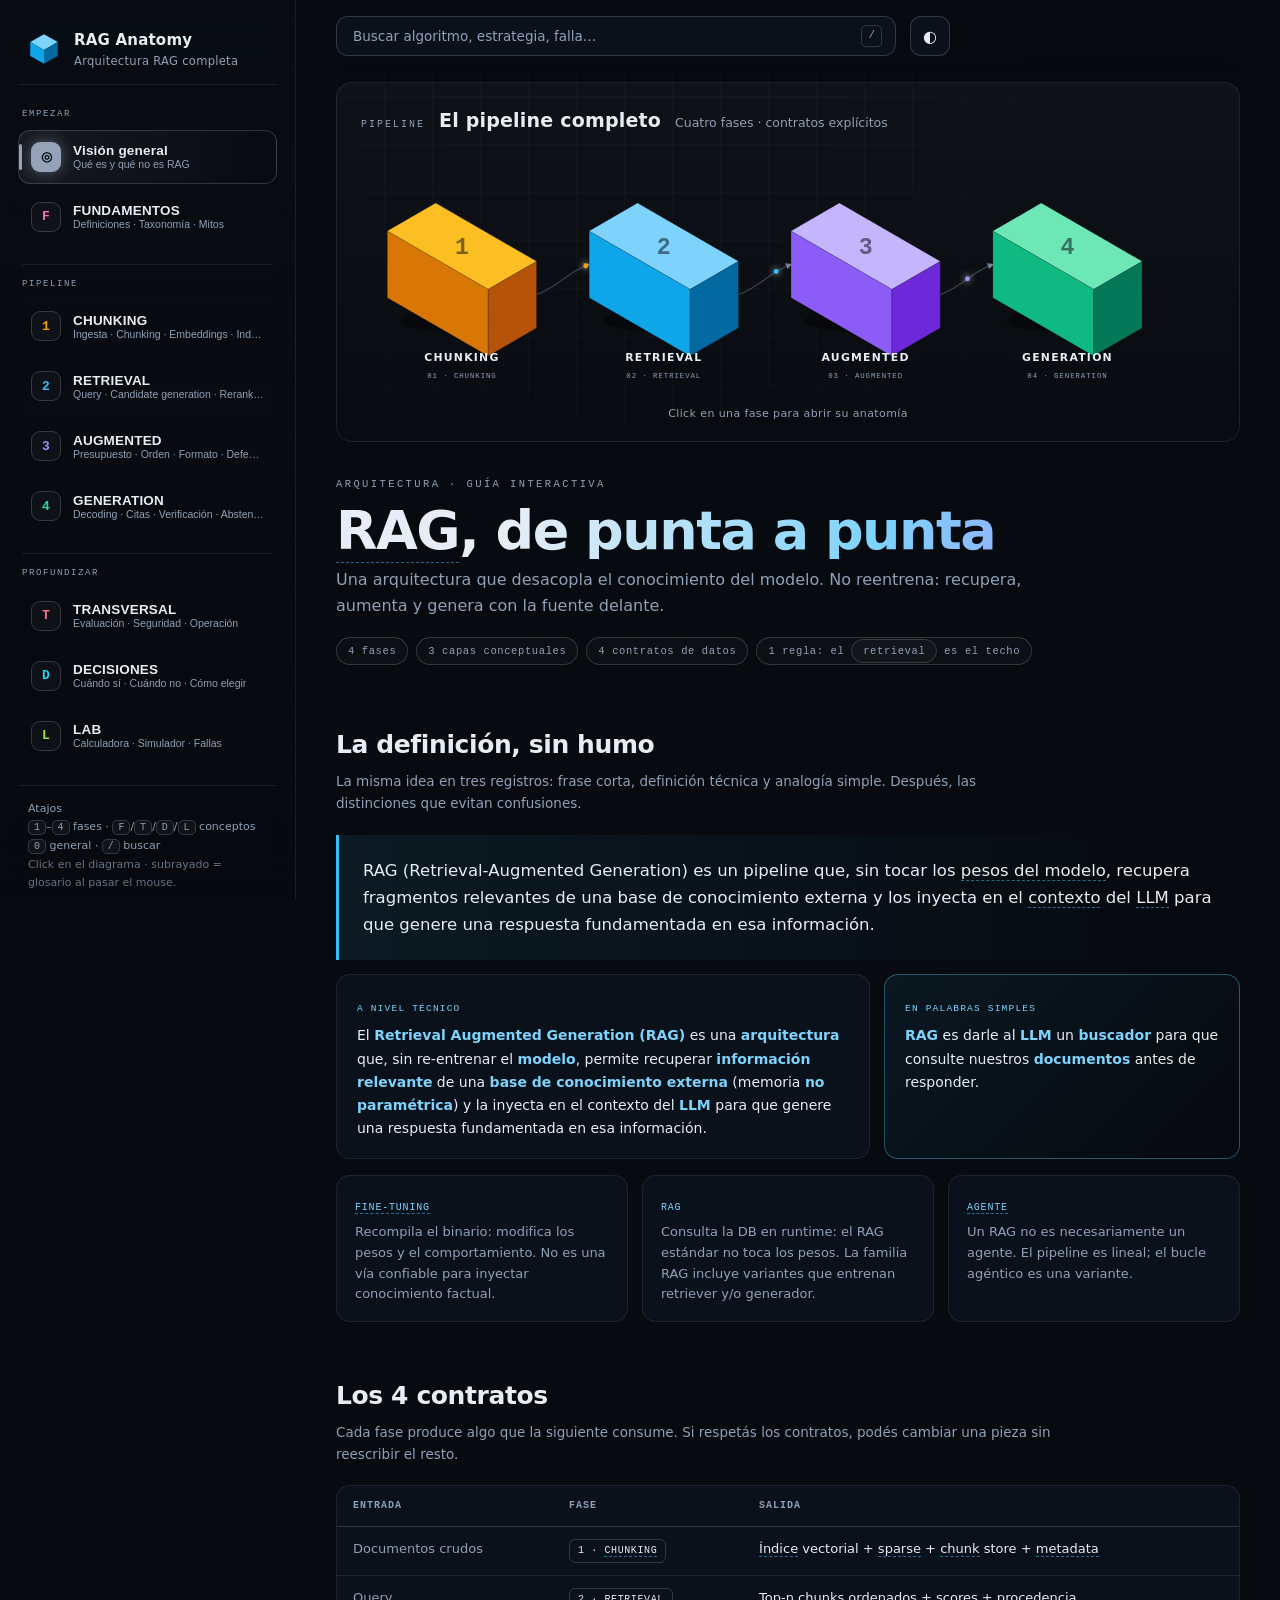
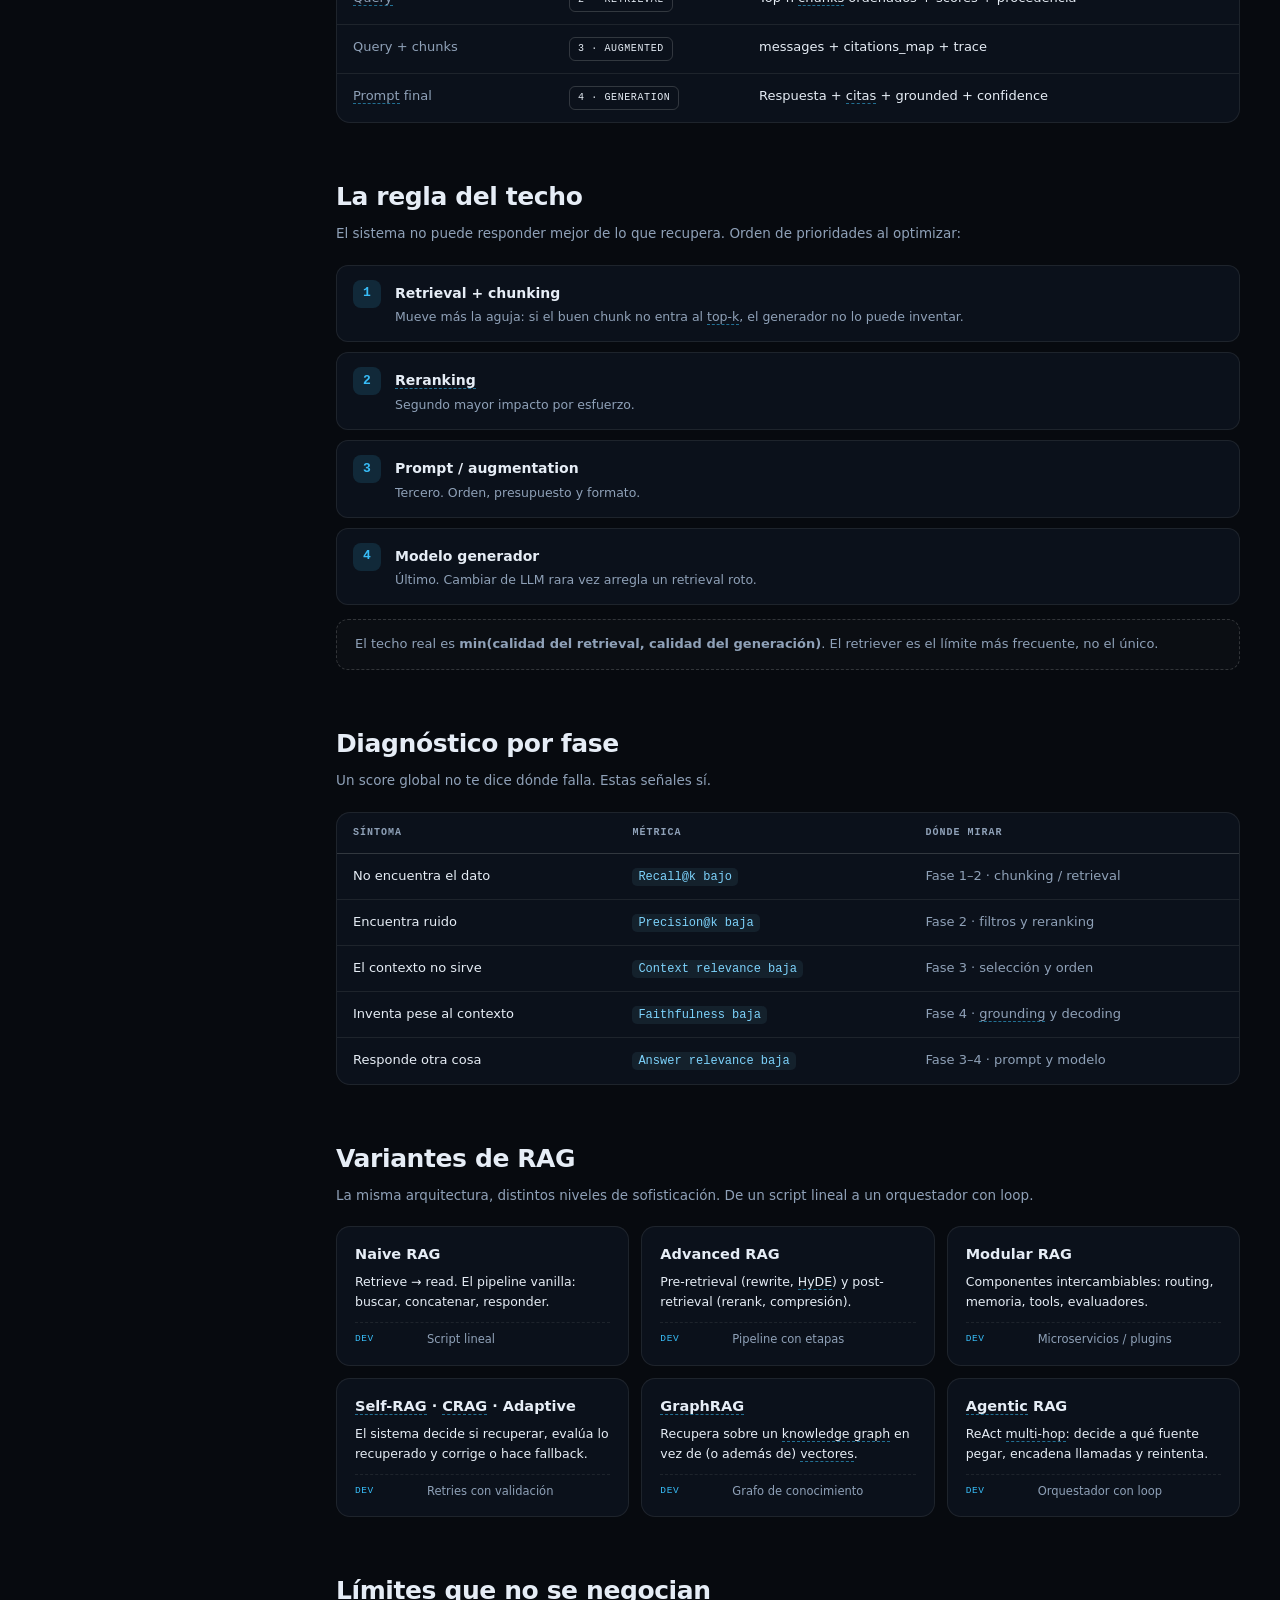
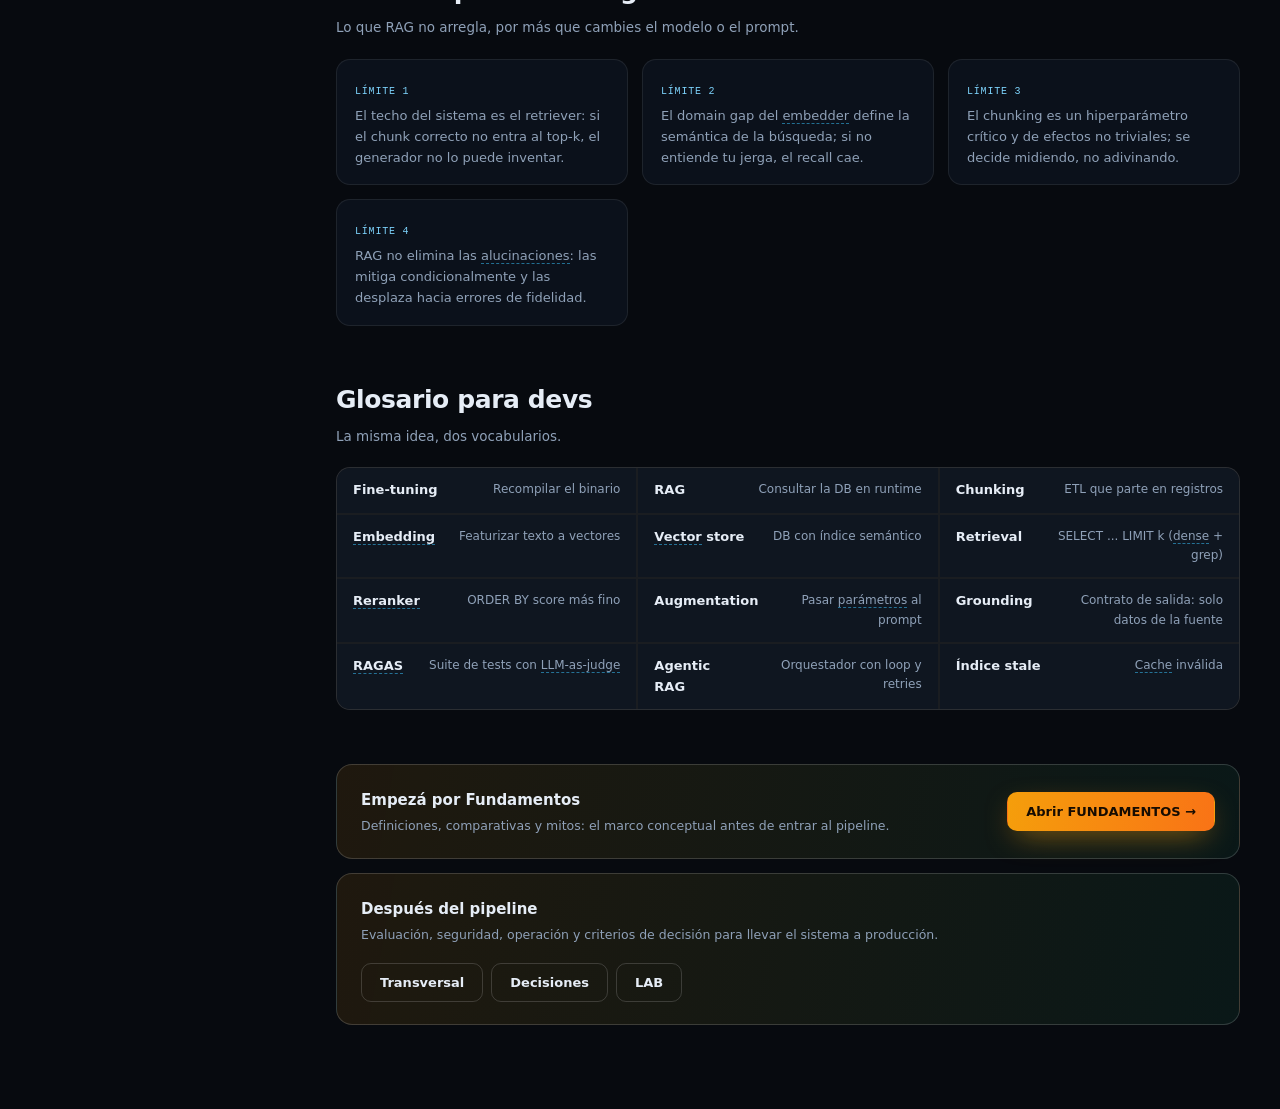
==== commit 6a276d4b: "Add contract detail section per RAG phase" ====
--- a/index.html
+++ b/index.html
@@ -6,7 +6,7 @@
   <title>RAG Anatomy · Arquitectura de un sistema RAG</title>
   <meta name="description" content="Guía interactiva de las 4 fases de una arquitectura RAG: chunking, retrieval, augmentation y generation. Componentes, estrategias, algoritmos, fallas y métricas." />
   <link rel="icon" href="data:image/svg+xml,%3Csvg xmlns='http://www.w3.org/2000/svg' viewBox='0 0 34 34'%3E%3Cpolygon points='17,3 30,10.5 17,18 4,10.5' fill='%237dd3fc'/%3E%3Cpolygon points='4,10.5 17,18 17,31 4,23.5' fill='%230ea5e9'/%3E%3Cpolygon points='30,10.5 17,18 17,31 30,23.5' fill='%230369a1'/%3E%3C/svg%3E" />
-  <link rel="stylesheet" href="styles.css?v=10" />
+  <link rel="stylesheet" href="styles.css?v=11" />
 </head>
 <body>
   <div class="app">
@@ -63,10 +63,10 @@
 
   <div id="term-tip" role="tooltip" aria-live="polite"></div>
 
-  <script src="data.js?v=10"></script>
-  <script src="pages.js?v=10"></script>
-  <script src="lab.js?v=10"></script>
-  <script src="terms.js?v=10"></script>
-  <script src="app.js?v=10"></script>
+  <script src="data.js?v=11"></script>
+  <script src="pages.js?v=11"></script>
+  <script src="lab.js?v=11"></script>
+  <script src="terms.js?v=11"></script>
+  <script src="app.js?v=11"></script>
 </body>
 </html>
--- a/styles.css
+++ b/styles.css
@@ -843,6 +843,74 @@
   place-items: center;
   font-size: 22px;
   color: var(--c, var(--muted));
+}
+
+.artifact-grid {
+  display: grid;
+  grid-template-columns: repeat(2, minmax(0, 1fr));
+  gap: 14px;
+}
+
+.artifact {
+  display: flex;
+  flex-direction: column;
+  gap: 10px;
+  padding: 18px 20px;
+  border: 1px solid var(--line);
+  border-radius: 14px;
+  background: var(--panel);
+}
+
+.artifact-head { display: flex; flex-direction: column; gap: 4px; }
+
+.artifact-tag {
+  font-family: var(--mono);
+  font-size: 9px;
+  letter-spacing: 1.2px;
+  text-transform: uppercase;
+  color: var(--c, #38bdf8);
+}
+
+.artifact h3 { margin: 0; font-size: 15px; }
+
+.artifact-what {
+  margin: 0;
+  font-size: 13px;
+  line-height: 1.6;
+}
+
+.artifact-row,
+.artifact-dev {
+  display: grid;
+  grid-template-columns: 92px minmax(0, 1fr);
+  gap: 10px;
+}
+
+.artifact-row span,
+.artifact-dev span {
+  padding-top: 2px;
+  font-family: var(--mono);
+  font-size: 9px;
+  letter-spacing: 0.9px;
+  text-transform: uppercase;
+  color: var(--muted);
+}
+
+.artifact-row p {
+  margin: 0;
+  font-size: 12.5px;
+  line-height: 1.55;
+  color: var(--muted);
+}
+
+.artifact-dev {
+  margin-top: auto;
+  padding-top: 10px;
+  border-top: 1px solid var(--line);
+  font-size: 12px;
+  line-height: 1.55;
+  color: var(--muted);
+  font-style: italic;
 }
 
 .steps { list-style: none; margin: 0; padding: 0; position: relative; }
@@ -1424,6 +1492,7 @@
   .iso-kicker { display: none; }
   .lab-grid { grid-template-columns: 1fr; }
   .def-grid { grid-template-columns: 1fr; }
+  .artifact-grid { grid-template-columns: 1fr; }
 }
 
 @media (prefers-reduced-motion: reduce) {
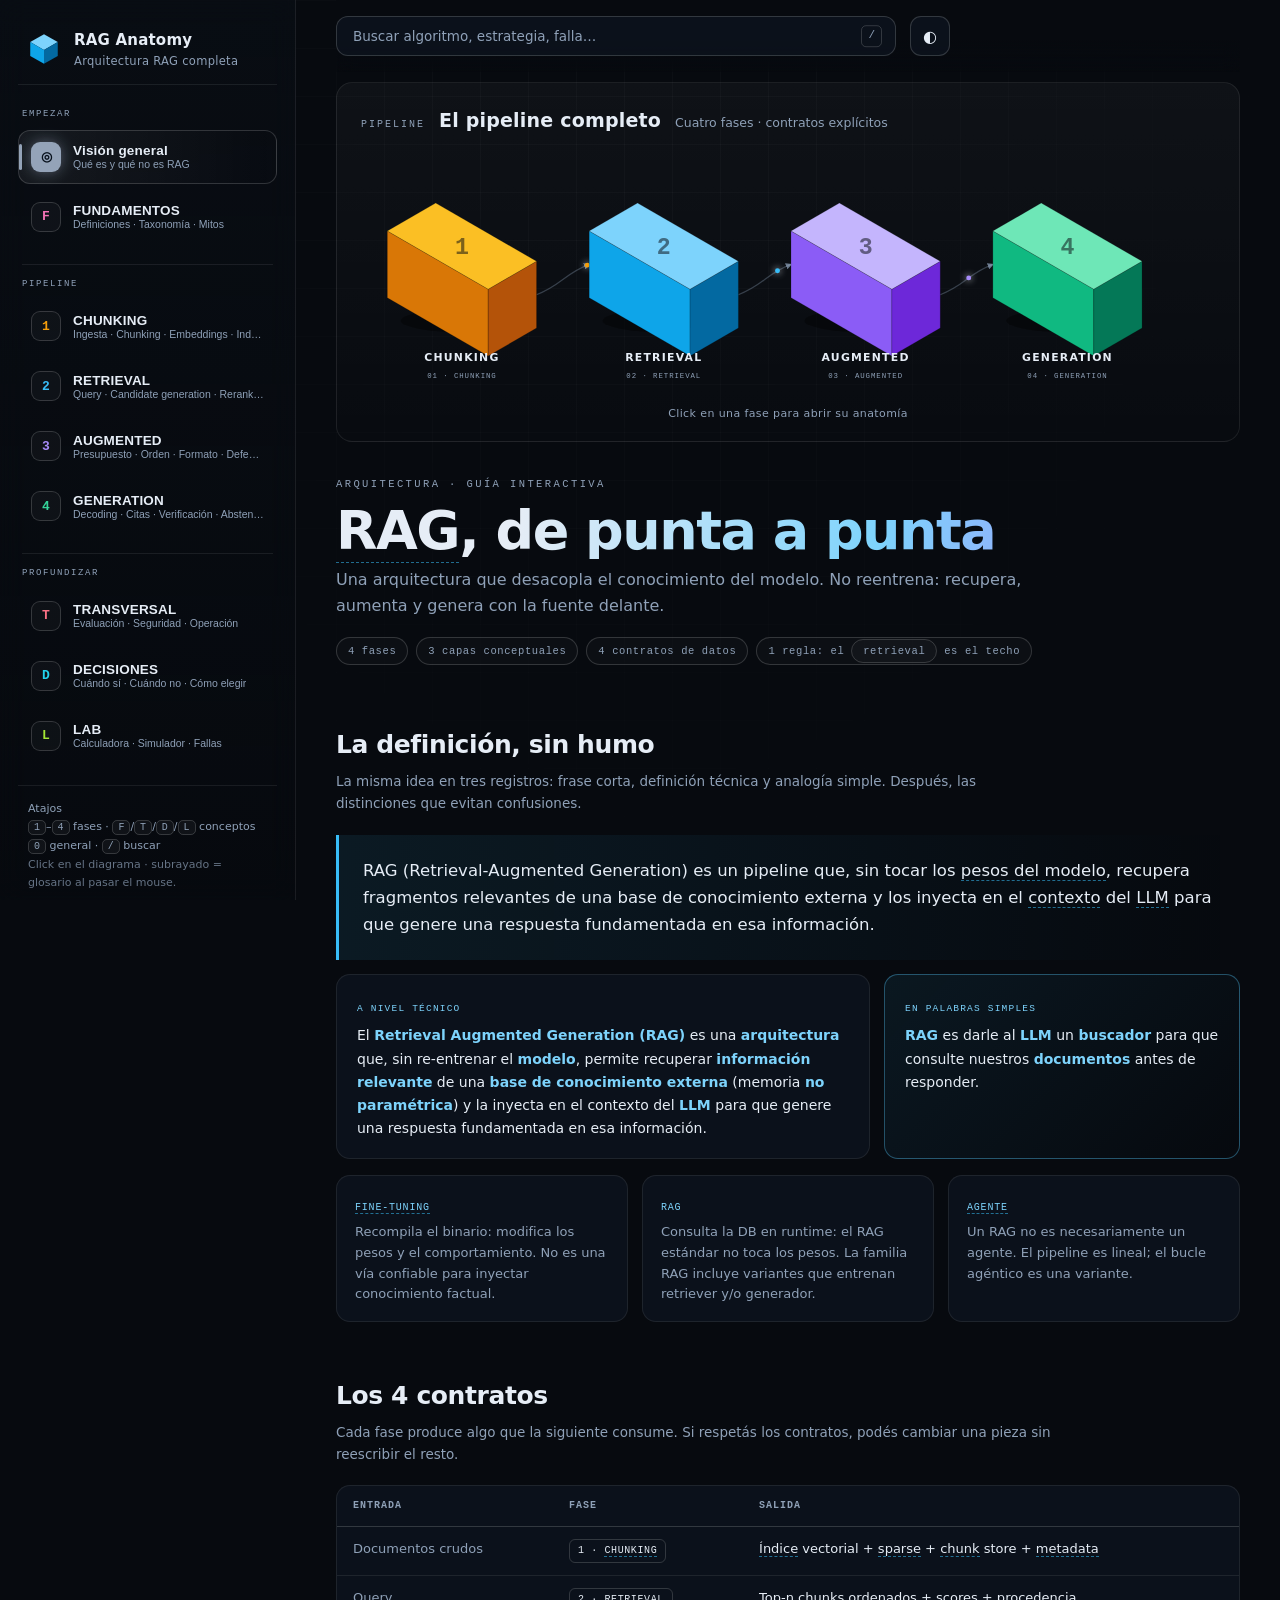
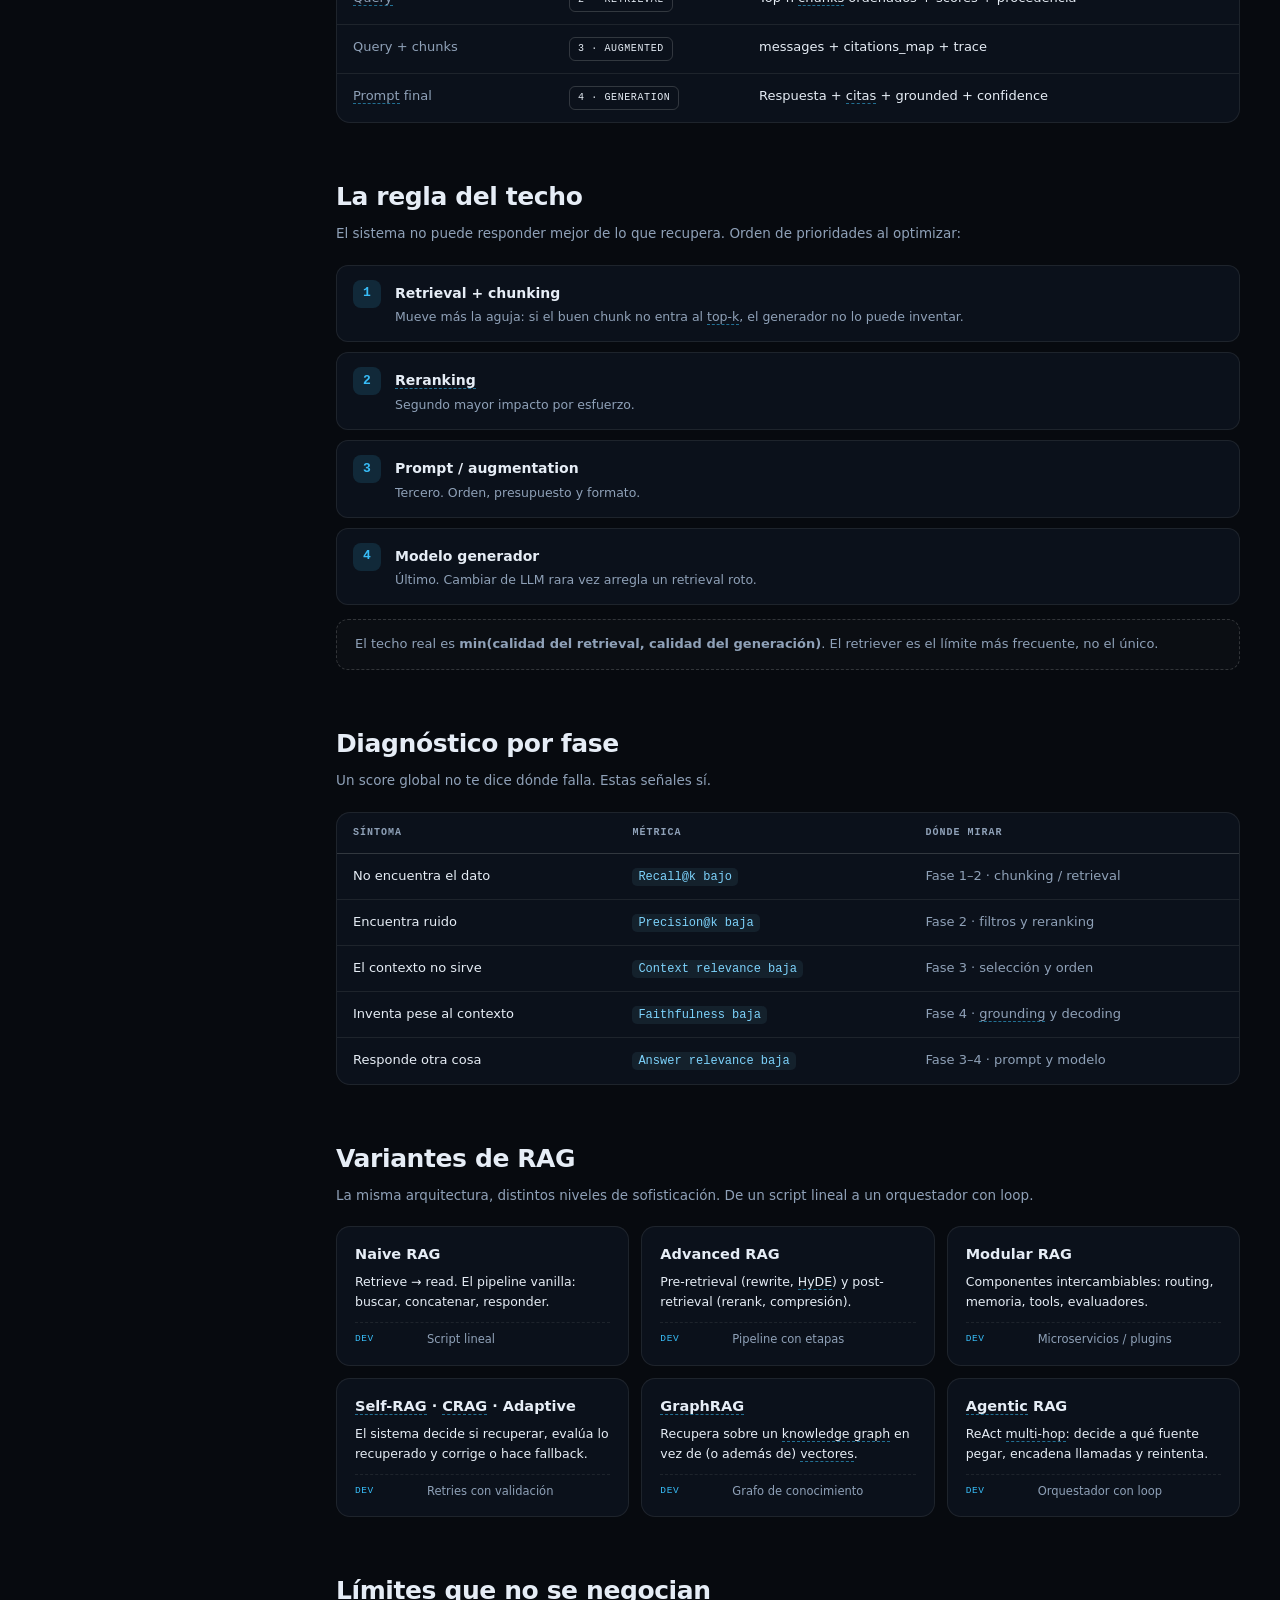
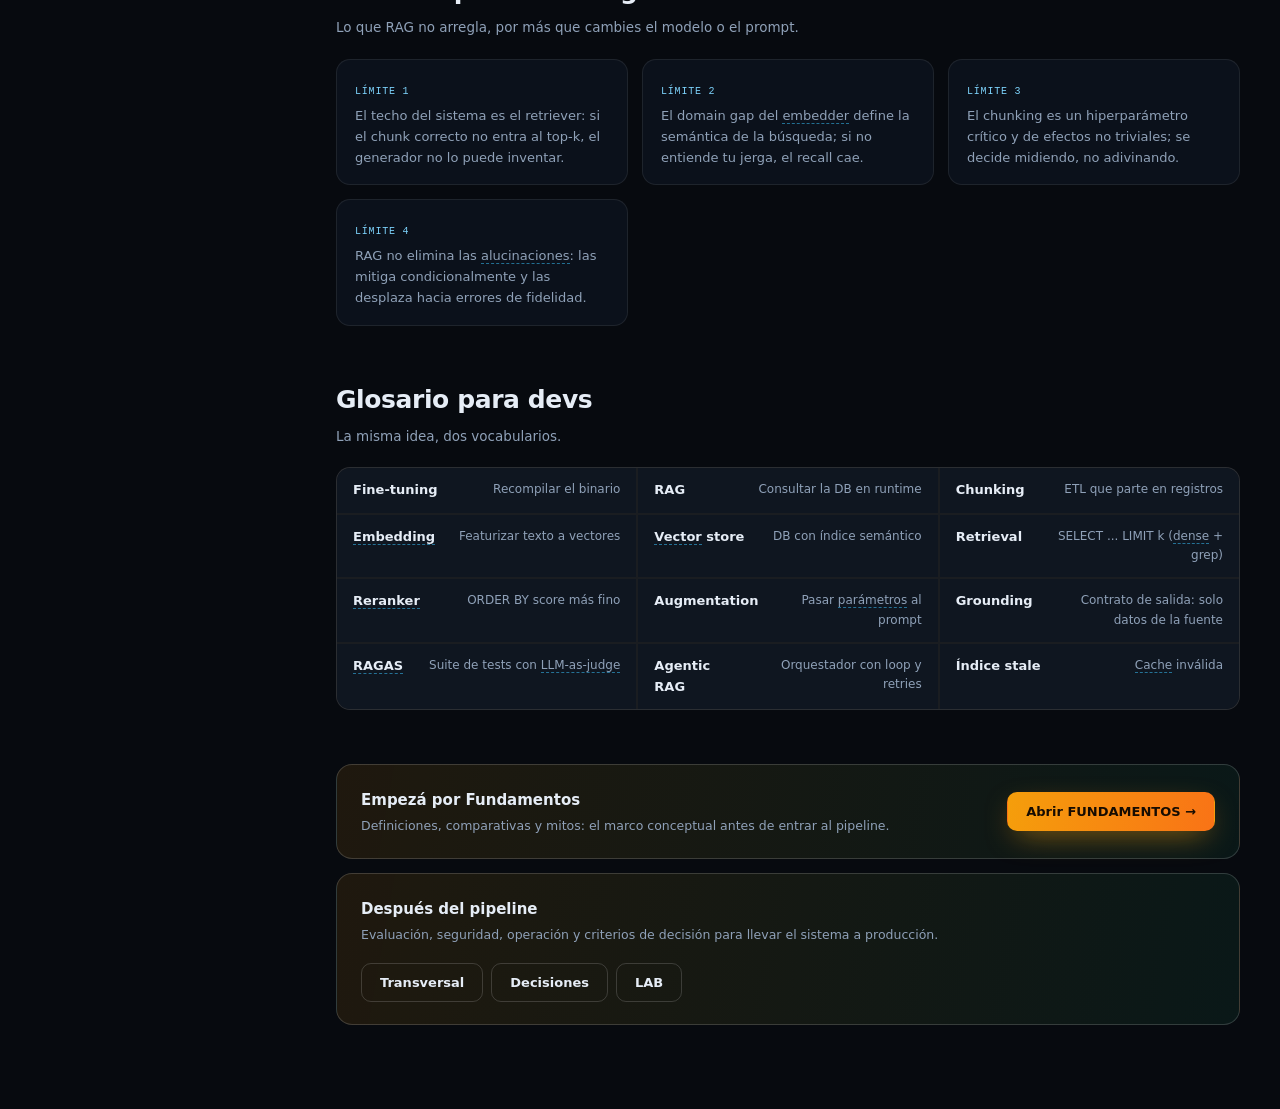
==== commit 709286ac: "Add chunking deep dive and interactive simulators" ====
--- a/index.html
+++ b/index.html
@@ -6,7 +6,7 @@
   <title>RAG Anatomy · Arquitectura de un sistema RAG</title>
   <meta name="description" content="Guía interactiva de las 4 fases de una arquitectura RAG: chunking, retrieval, augmentation y generation. Componentes, estrategias, algoritmos, fallas y métricas." />
   <link rel="icon" href="data:image/svg+xml,%3Csvg xmlns='http://www.w3.org/2000/svg' viewBox='0 0 34 34'%3E%3Cpolygon points='17,3 30,10.5 17,18 4,10.5' fill='%237dd3fc'/%3E%3Cpolygon points='4,10.5 17,18 17,31 4,23.5' fill='%230ea5e9'/%3E%3Cpolygon points='30,10.5 17,18 17,31 30,23.5' fill='%230369a1'/%3E%3C/svg%3E" />
-  <link rel="stylesheet" href="styles.css?v=11" />
+  <link rel="stylesheet" href="styles.css?v=16" />
 </head>
 <body>
   <div class="app">
@@ -63,10 +63,11 @@
 
   <div id="term-tip" role="tooltip" aria-live="polite"></div>
 
-  <script src="data.js?v=11"></script>
-  <script src="pages.js?v=11"></script>
-  <script src="lab.js?v=11"></script>
-  <script src="terms.js?v=11"></script>
-  <script src="app.js?v=11"></script>
+  <script src="data.js?v=16"></script>
+  <script src="chunking-deep.js?v=16"></script>
+  <script src="pages.js?v=16"></script>
+  <script src="lab.js?v=16"></script>
+  <script src="terms.js?v=16"></script>
+  <script src="app.js?v=16"></script>
 </body>
 </html>
--- a/styles.css
+++ b/styles.css
@@ -489,7 +489,7 @@
   background: rgba(255, 255, 255, 0.025);
 }
 
-.sec { margin-top: 54px; scroll-margin-top: 140px; }
+.sec { margin-top: 54px; scroll-margin-top: calc(var(--subnav-h, 100px) + 80px); }
 
 .sec-head { margin-bottom: 20px; }
 
@@ -1448,6 +1448,252 @@
 
 .fail-impact em { font-style: normal; font-family: var(--mono); color: var(--text); }
 
+/* ---------- chunking en profundidad ---------- */
+
+.deep-block {
+  margin-top: 46px;
+  padding-top: 10px;
+  border-top: 1px solid var(--line);
+  scroll-margin-top: calc(var(--subnav-h, 100px) + 80px);
+}
+
+.deep-block:first-of-type {
+  margin-top: 6px;
+  padding-top: 0;
+  border-top: 0;
+}
+
+.deep-block-head { margin-bottom: 18px; }
+.deep-block-head h3 { margin: 0 0 6px; font-size: 21px; letter-spacing: -0.3px; }
+.deep-block-head p { margin: 0; max-width: 780px; color: var(--muted); font-size: 13.5px; }
+
+.deep-lead { margin-bottom: 18px; }
+.deep-lead p { margin: 0 0 10px; color: var(--muted); font-size: 14px; line-height: 1.75; }
+.deep-lead p:last-child { margin-bottom: 0; }
+.deep-lead strong { color: var(--text); }
+
+.deep-h3 { margin: 30px 0 10px; font-size: 16px; letter-spacing: -0.15px; }
+
+.vector-example {
+  display: grid;
+  gap: 8px;
+  margin: 16px 0;
+  padding: 14px;
+  border: 1px solid var(--line);
+  border-radius: 14px;
+  background: var(--panel);
+}
+
+.vector-row {
+  display: grid;
+  grid-template-columns: minmax(180px, 0.9fr) minmax(0, 1.4fr);
+  gap: 12px;
+  align-items: center;
+  padding: 10px 12px;
+  border: 1px solid var(--line);
+  border-radius: 10px;
+  background: var(--panel-solid);
+}
+
+.vector-row.far { border-color: color-mix(in srgb, #f59e0b 34%, var(--line)); }
+.vector-label { font-size: 12.5px; font-weight: 600; }
+.vector-row code { white-space: normal; overflow-wrap: anywhere; }
+
+.deep-grid {
+  display: grid;
+  grid-template-columns: repeat(auto-fit, minmax(250px, 1fr));
+  gap: 12px;
+  margin-top: 14px;
+}
+
+.deep-card,
+.formula-card,
+.flow-card,
+.encoder-card,
+.stage-card {
+  padding: 18px 20px;
+  border: 1px solid var(--line);
+  border-radius: 14px;
+  background: var(--panel);
+}
+
+.deep-card h4,
+.formula-card h4,
+.flow-card h4,
+.encoder-card h4,
+.stage-card h4 { margin: 3px 0 8px; font-size: 14.5px; }
+
+.deep-card p,
+.formula-card p,
+.flow-card p,
+.encoder-card p,
+.stage-card p { margin: 0 0 8px; color: var(--muted); font-size: 12.8px; line-height: 1.65; }
+.deep-card p:last-child,
+.formula-card p:last-child,
+.flow-card p:last-child,
+.encoder-card p:last-child,
+.stage-card p:last-child { margin-bottom: 0; }
+
+.deep-list { margin: 8px 0 0; padding-left: 18px; }
+.deep-list li { margin-bottom: 6px; color: var(--muted); font-size: 12.8px; line-height: 1.6; }
+.deep-list li:last-child { margin-bottom: 0; }
+.deep-list strong { color: var(--text); }
+
+.formula-grid {
+  display: grid;
+  grid-template-columns: repeat(2, minmax(0, 1fr));
+  gap: 12px;
+  margin-top: 16px;
+}
+
+.formula-card.wide { margin-top: 12px; }
+
+.formula {
+  margin: 12px 0;
+  padding: 12px 14px;
+  border: 1px solid var(--line2);
+  border-radius: 10px;
+  background: rgba(56, 189, 248, 0.06);
+  color: var(--code);
+  font-family: var(--mono);
+  font-size: 12.5px;
+  line-height: 1.6;
+  overflow-x: auto;
+  white-space: nowrap;
+}
+
+.flow-grid {
+  display: grid;
+  grid-template-columns: repeat(2, minmax(0, 1fr));
+  gap: 12px;
+  margin-top: 16px;
+}
+
+.flow-card { position: relative; }
+.flow-num {
+  display: inline-grid;
+  place-items: center;
+  width: 28px;
+  height: 28px;
+  margin-bottom: 8px;
+  border-radius: 9px;
+  background: rgba(56, 189, 248, 0.14);
+  color: #38bdf8;
+  font-family: var(--mono);
+  font-size: 12px;
+  font-weight: 700;
+}
+
+.encoder-grid {
+  display: grid;
+  grid-template-columns: repeat(2, minmax(0, 1fr));
+  gap: 12px;
+  margin-top: 16px;
+}
+
+.encoder-card { border-top: 3px solid #38bdf8; }
+.encoder-card.cross { border-top-color: #f59e0b; }
+
+.encoder-row {
+  display: grid;
+  grid-template-columns: 88px minmax(0, 1fr);
+  gap: 10px;
+  padding-top: 8px;
+  margin-top: 8px;
+  border-top: 1px dashed var(--line);
+}
+
+.encoder-row > span {
+  padding-top: 1px;
+  color: var(--c, #38bdf8);
+  font-family: var(--mono);
+  font-size: 9px;
+  letter-spacing: 0.8px;
+  text-transform: uppercase;
+}
+.encoder-row.trade > span { color: #f59e0b; }
+.encoder-row.good > span { color: #34d399; }
+.encoder-row p { margin: 0 !important; font-size: 12.3px !important; }
+
+.two-stage {
+  display: grid;
+  grid-template-columns: 1fr auto 1fr;
+  gap: 12px;
+  align-items: stretch;
+  margin-top: 16px;
+}
+
+.stage-num {
+  display: inline-block;
+  margin-bottom: 4px;
+  color: #f59e0b;
+  font-family: var(--mono);
+  font-size: 10px;
+  letter-spacing: 1px;
+  text-transform: uppercase;
+}
+
+.stage-arrow {
+  display: grid;
+  place-items: center;
+  color: var(--muted);
+  font-size: 22px;
+}
+
+.sim-shell {
+  margin-top: 20px;
+  border: 1px solid var(--line2);
+  border-radius: 16px;
+  overflow: hidden;
+  background: var(--panel);
+}
+
+.sim-head {
+  display: flex;
+  align-items: flex-start;
+  justify-content: space-between;
+  gap: 18px;
+  padding: 16px 18px;
+  border-bottom: 1px solid var(--line);
+  background: linear-gradient(100deg, rgba(56, 189, 248, 0.08), transparent 65%);
+}
+
+.sim-kicker {
+  display: inline-block;
+  margin-bottom: 4px;
+  color: #7dd3fc;
+  font-family: var(--mono);
+  font-size: 9.5px;
+  letter-spacing: 1.4px;
+  text-transform: uppercase;
+}
+
+.sim-head h4 { margin: 0 0 4px; font-size: 15px; }
+.sim-head p { margin: 0; max-width: 660px; color: var(--muted); font-size: 12.5px; line-height: 1.55; }
+.sim-head .btn { flex: none; display: inline-flex; align-items: center; text-decoration: none; white-space: nowrap; }
+
+.sim-frame {
+  display: block;
+  width: 100%;
+  height: 840px;
+  border: 0;
+  background: #0f172a;
+}
+
+.sim-note {
+  padding: 10px 18px;
+  border-top: 1px solid var(--line);
+  color: var(--muted);
+  font-size: 11.5px;
+  line-height: 1.5;
+}
+
+.callout.danger {
+  border-color: color-mix(in srgb, #f59e0b 45%, var(--line2));
+  background: rgba(245, 158, 11, 0.06);
+  color: var(--text);
+}
+
 /* ---------- responsive ---------- */
 
 @media (max-width: 980px) {
@@ -1495,6 +1741,27 @@
   .artifact-grid { grid-template-columns: 1fr; }
 }
 
+@media (max-width: 720px) {
+  .subnav {
+    flex-wrap: nowrap;
+    overflow-x: auto;
+    scrollbar-width: none;
+    -webkit-overflow-scrolling: touch;
+  }
+  .subnav::-webkit-scrollbar { display: none; }
+  .subnav-chip { flex: 0 0 auto; }
+  .deep-grid,
+  .formula-grid,
+  .flow-grid,
+  .encoder-grid,
+  .two-stage { grid-template-columns: 1fr; }
+  .stage-arrow { transform: rotate(90deg); }
+  .vector-row { grid-template-columns: 1fr; }
+  .sim-head { flex-direction: column; }
+  .sim-frame { height: 740px; }
+  .encoder-row { grid-template-columns: 1fr; gap: 2px; }
+}
+
 @media (prefers-reduced-motion: reduce) {
   * { animation-duration: 0.001ms !important; animation-iteration-count: 1 !important; transition-duration: 0.001ms !important; }
   html { scroll-behavior: auto; }
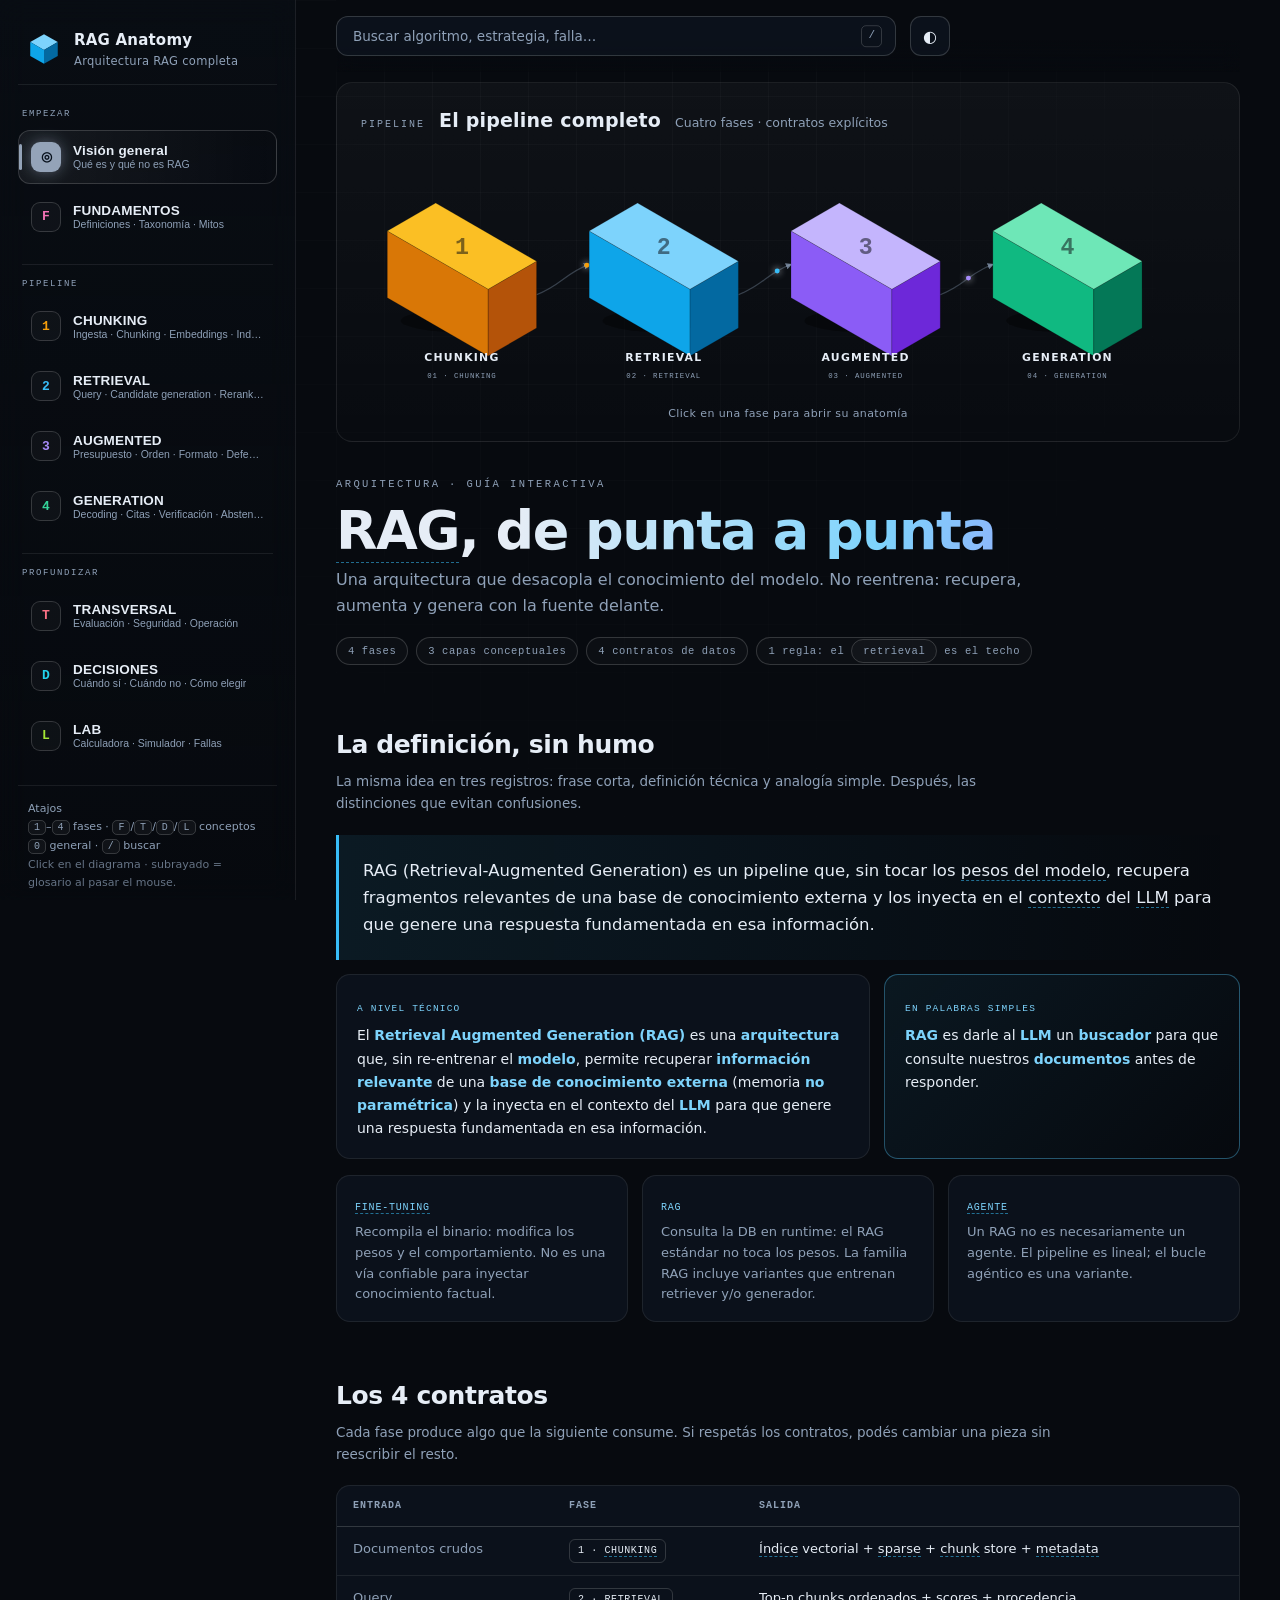
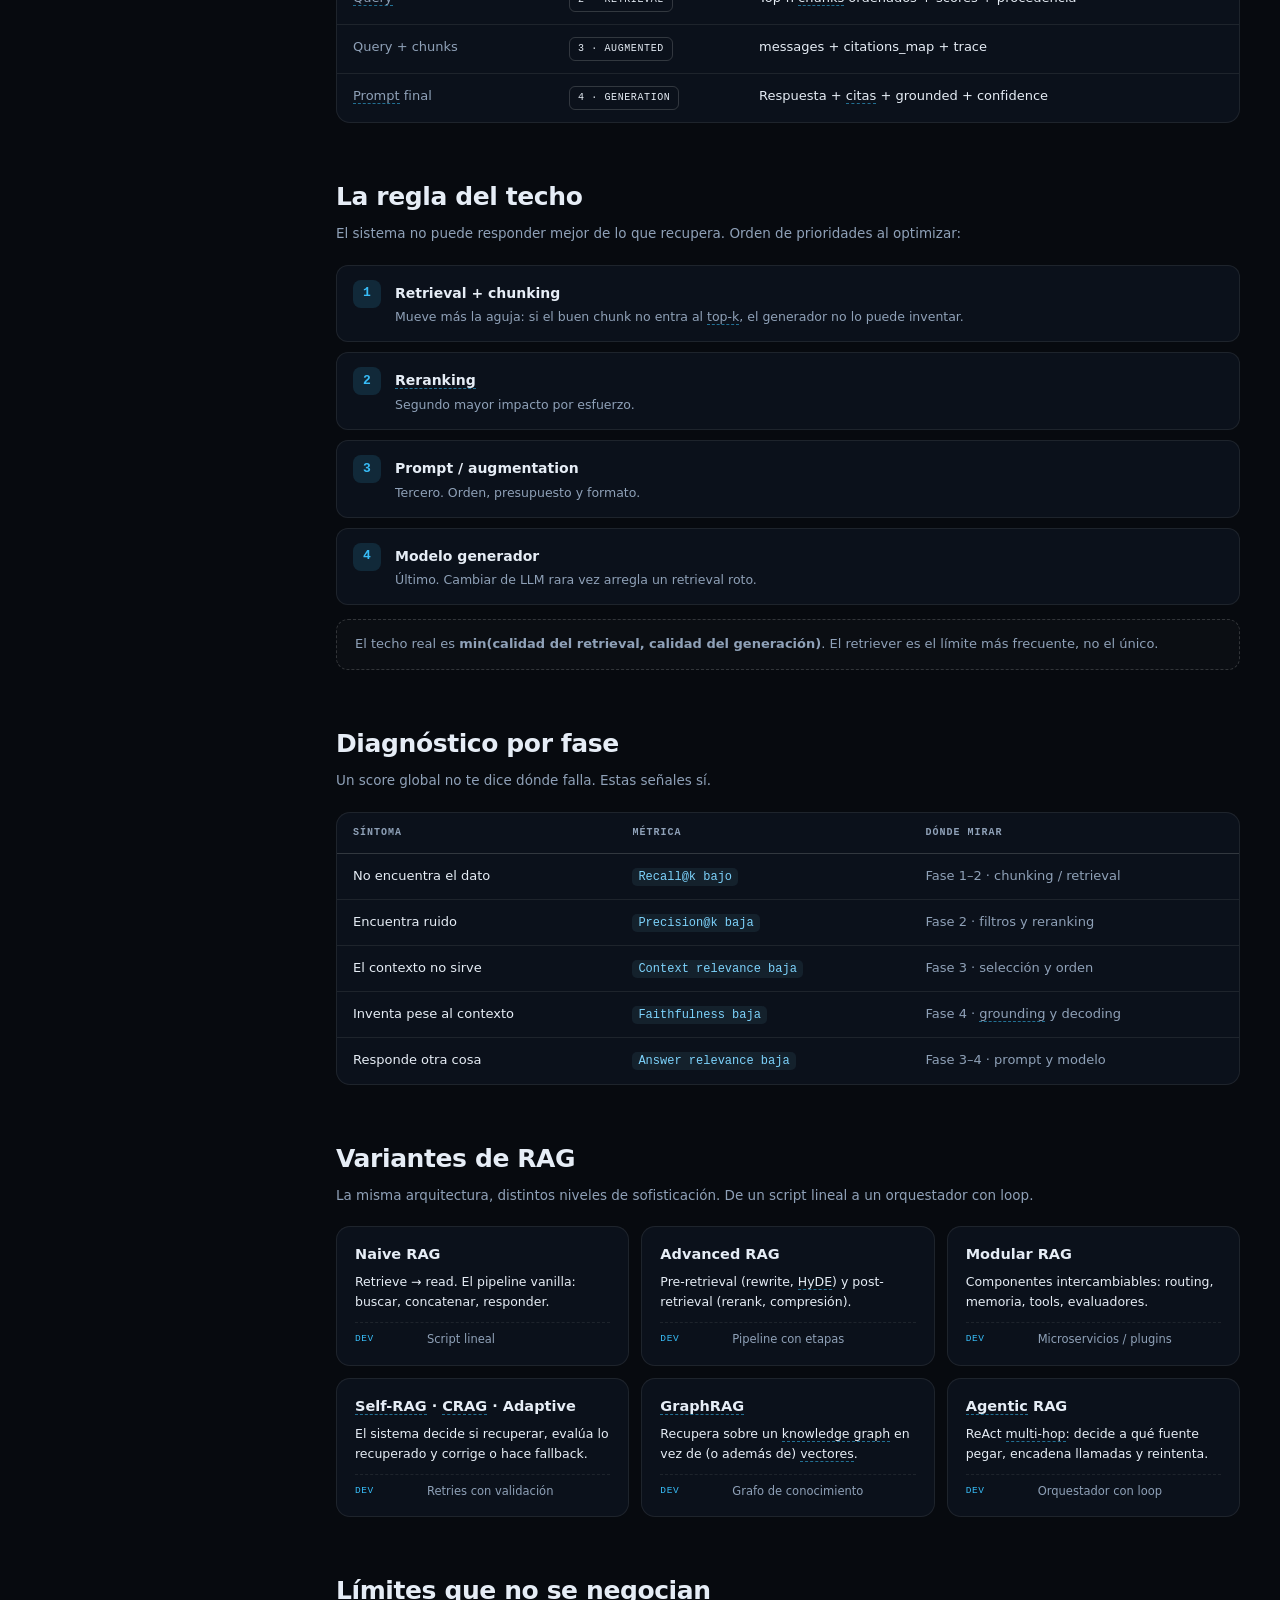
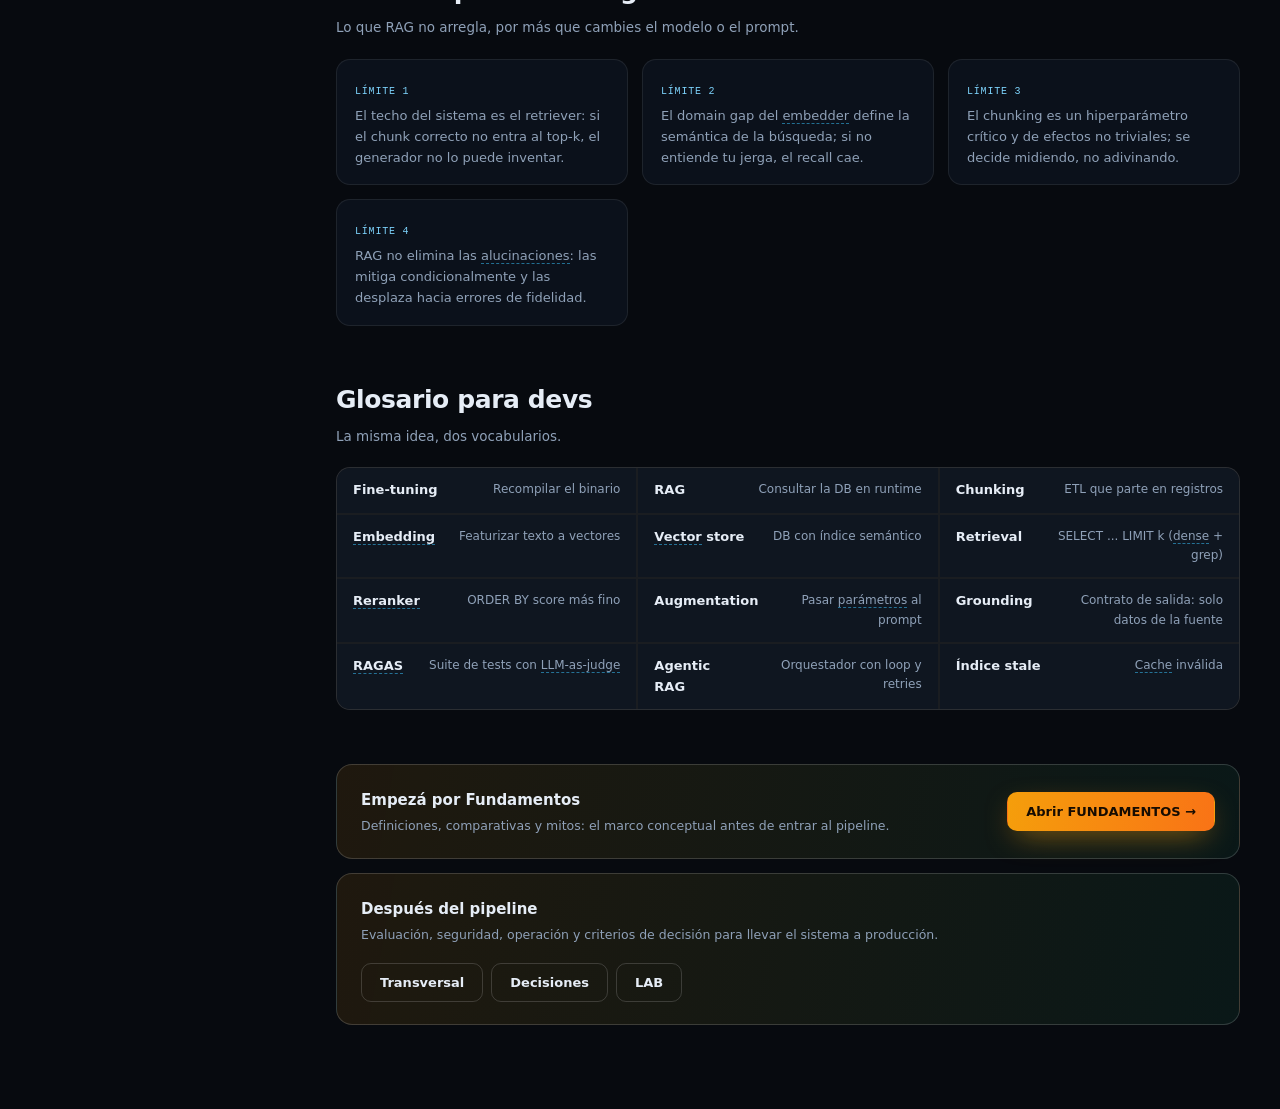
==== commit e436bca7: "Render math formulas with KaTeX" ====
--- a/index.html
+++ b/index.html
@@ -6,7 +6,8 @@
   <title>RAG Anatomy · Arquitectura de un sistema RAG</title>
   <meta name="description" content="Guía interactiva de las 4 fases de una arquitectura RAG: chunking, retrieval, augmentation y generation. Componentes, estrategias, algoritmos, fallas y métricas." />
   <link rel="icon" href="data:image/svg+xml,%3Csvg xmlns='http://www.w3.org/2000/svg' viewBox='0 0 34 34'%3E%3Cpolygon points='17,3 30,10.5 17,18 4,10.5' fill='%237dd3fc'/%3E%3Cpolygon points='4,10.5 17,18 17,31 4,23.5' fill='%230ea5e9'/%3E%3Cpolygon points='30,10.5 17,18 17,31 30,23.5' fill='%230369a1'/%3E%3C/svg%3E" />
-  <link rel="stylesheet" href="styles.css?v=16" />
+  <link rel="stylesheet" href="vendor/katex/katex.min.css?v=17" />
+  <link rel="stylesheet" href="styles.css?v=17" />
 </head>
 <body>
   <div class="app">
@@ -63,11 +64,13 @@
 
   <div id="term-tip" role="tooltip" aria-live="polite"></div>
 
-  <script src="data.js?v=16"></script>
-  <script src="chunking-deep.js?v=16"></script>
-  <script src="pages.js?v=16"></script>
-  <script src="lab.js?v=16"></script>
-  <script src="terms.js?v=16"></script>
-  <script src="app.js?v=16"></script>
+  <script src="vendor/katex/katex.min.js?v=17"></script>
+  <script src="vendor/katex/contrib/auto-render.min.js?v=17"></script>
+  <script src="data.js?v=17"></script>
+  <script src="chunking-deep.js?v=17"></script>
+  <script src="pages.js?v=17"></script>
+  <script src="lab.js?v=17"></script>
+  <script src="terms.js?v=17"></script>
+  <script src="app.js?v=17"></script>
 </body>
 </html>
--- a/styles.css
+++ b/styles.css
@@ -1550,17 +1550,31 @@
 
 .formula {
   margin: 12px 0;
-  padding: 12px 14px;
+  padding: 14px 16px;
   border: 1px solid var(--line2);
   border-radius: 10px;
   background: rgba(56, 189, 248, 0.06);
-  color: var(--code);
-  font-family: var(--mono);
-  font-size: 12.5px;
-  line-height: 1.6;
+  color: var(--text);
+  font-family: var(--mono);
+  font-size: 15px;
+  line-height: 1.5;
   overflow-x: auto;
+  white-space: normal;
+  text-align: center;
+}
+
+.formula .katex-display { margin: 0; }
+.formula .katex-display > .katex { white-space: normal; }
+.formula .katex { font-size: 1.12em; }
+
+.math {
+  display: inline-block;
   white-space: nowrap;
-}
+  vertical-align: middle;
+}
+
+.math .katex { font-size: 1.1em; }
+.table-wrap .math .katex { font-size: 1.35em; }
 
 .flow-grid {
   display: grid;
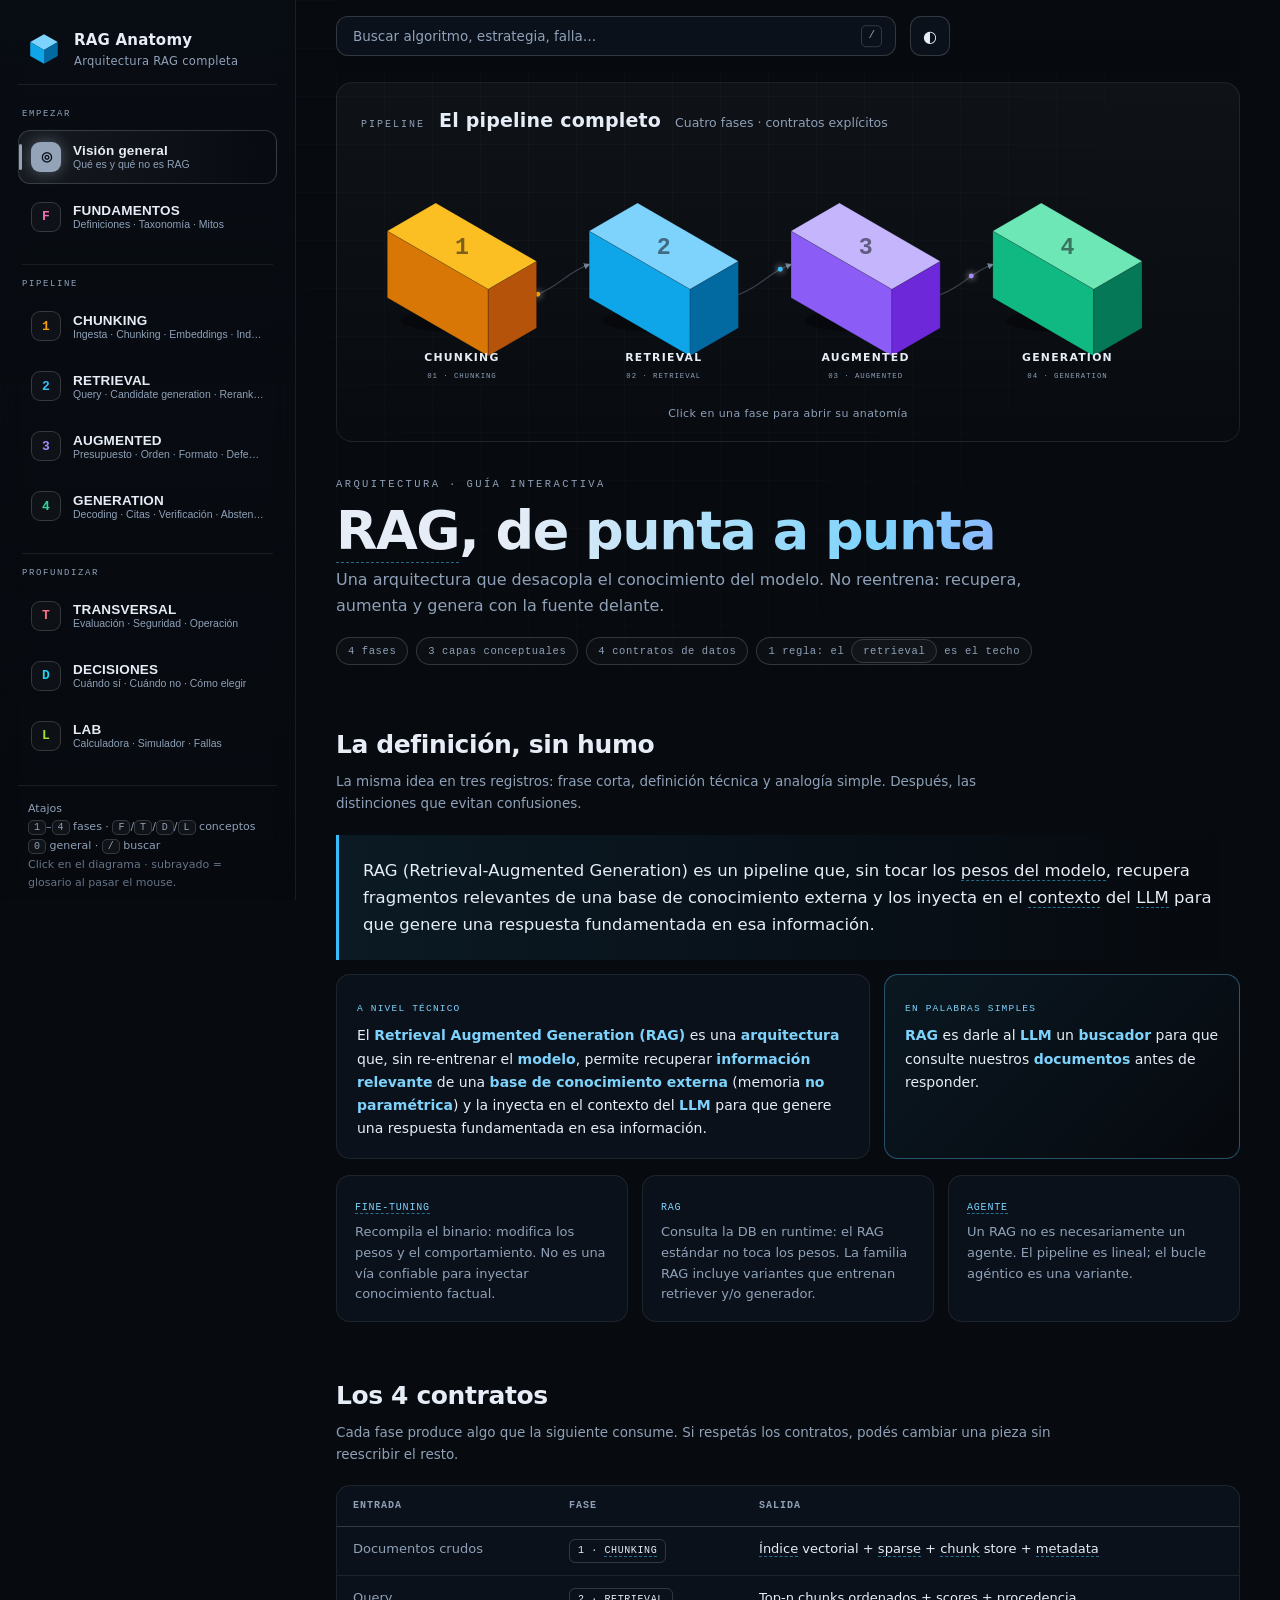
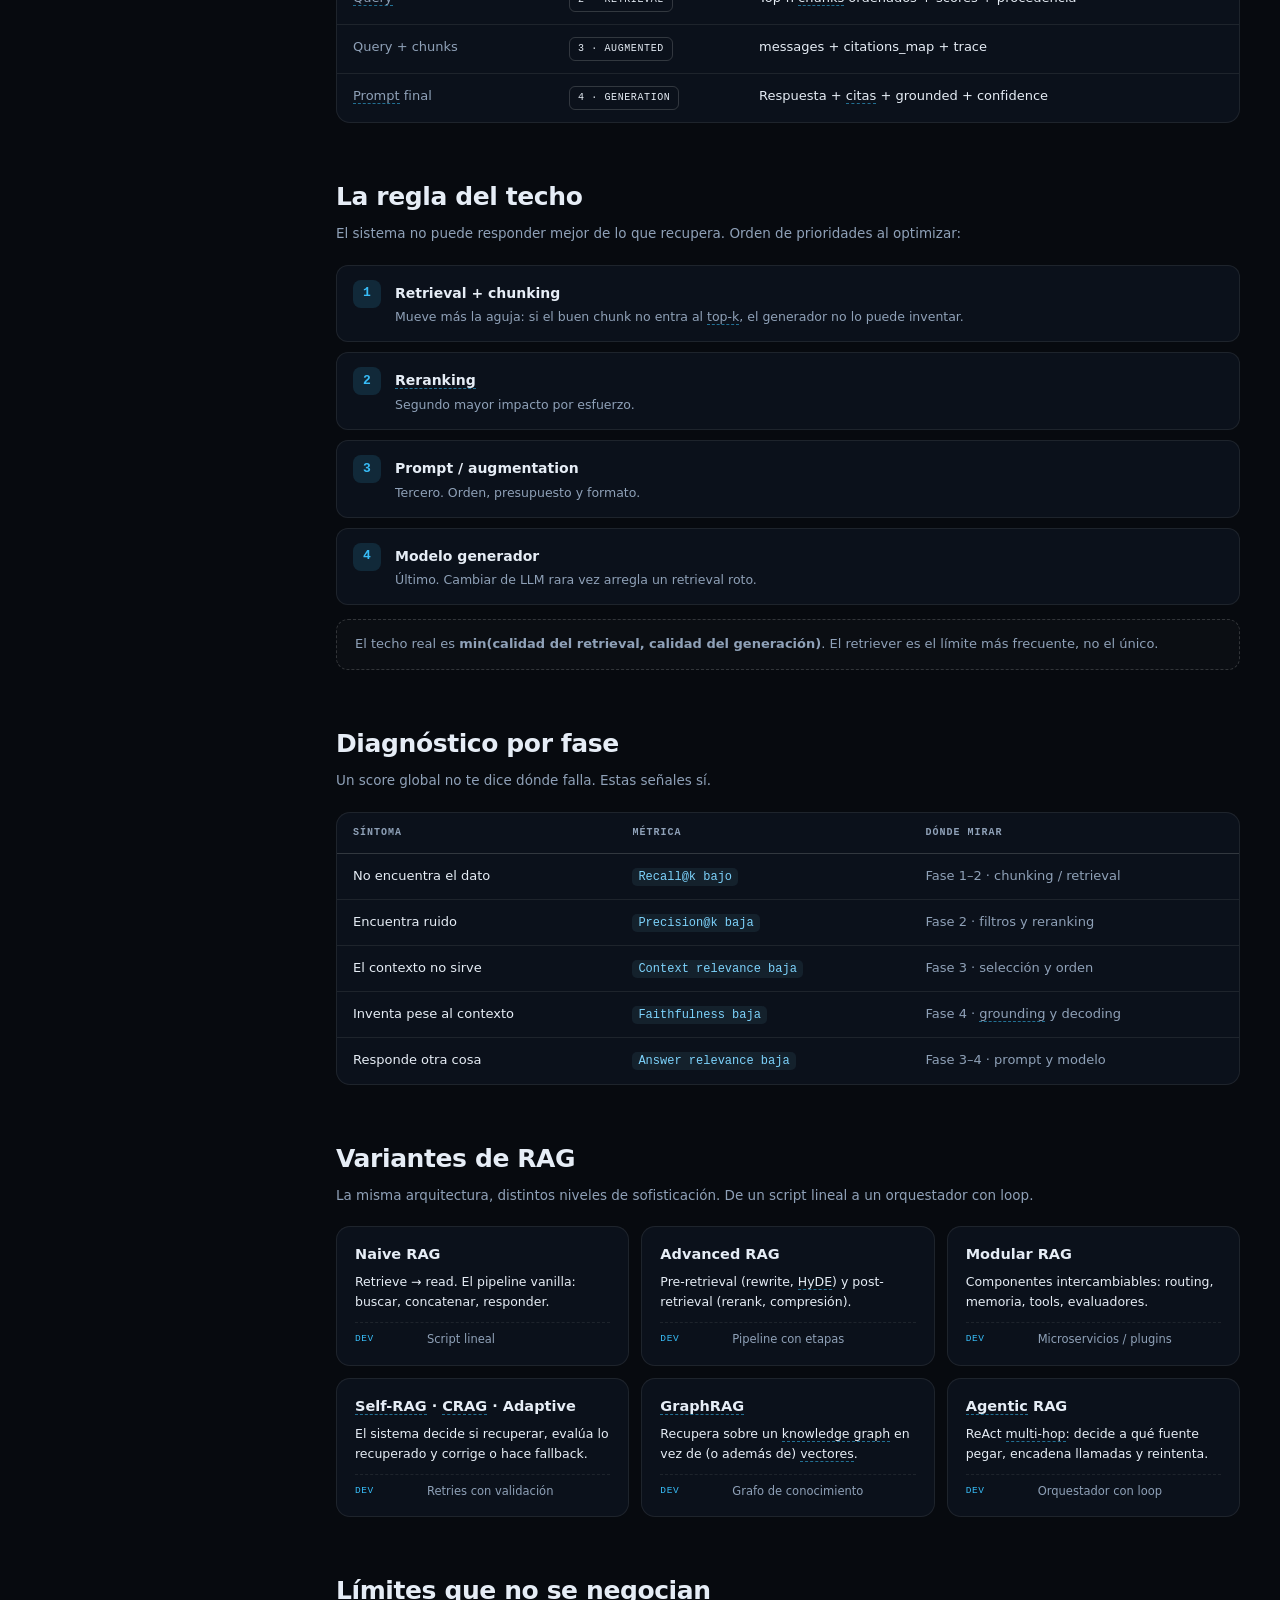
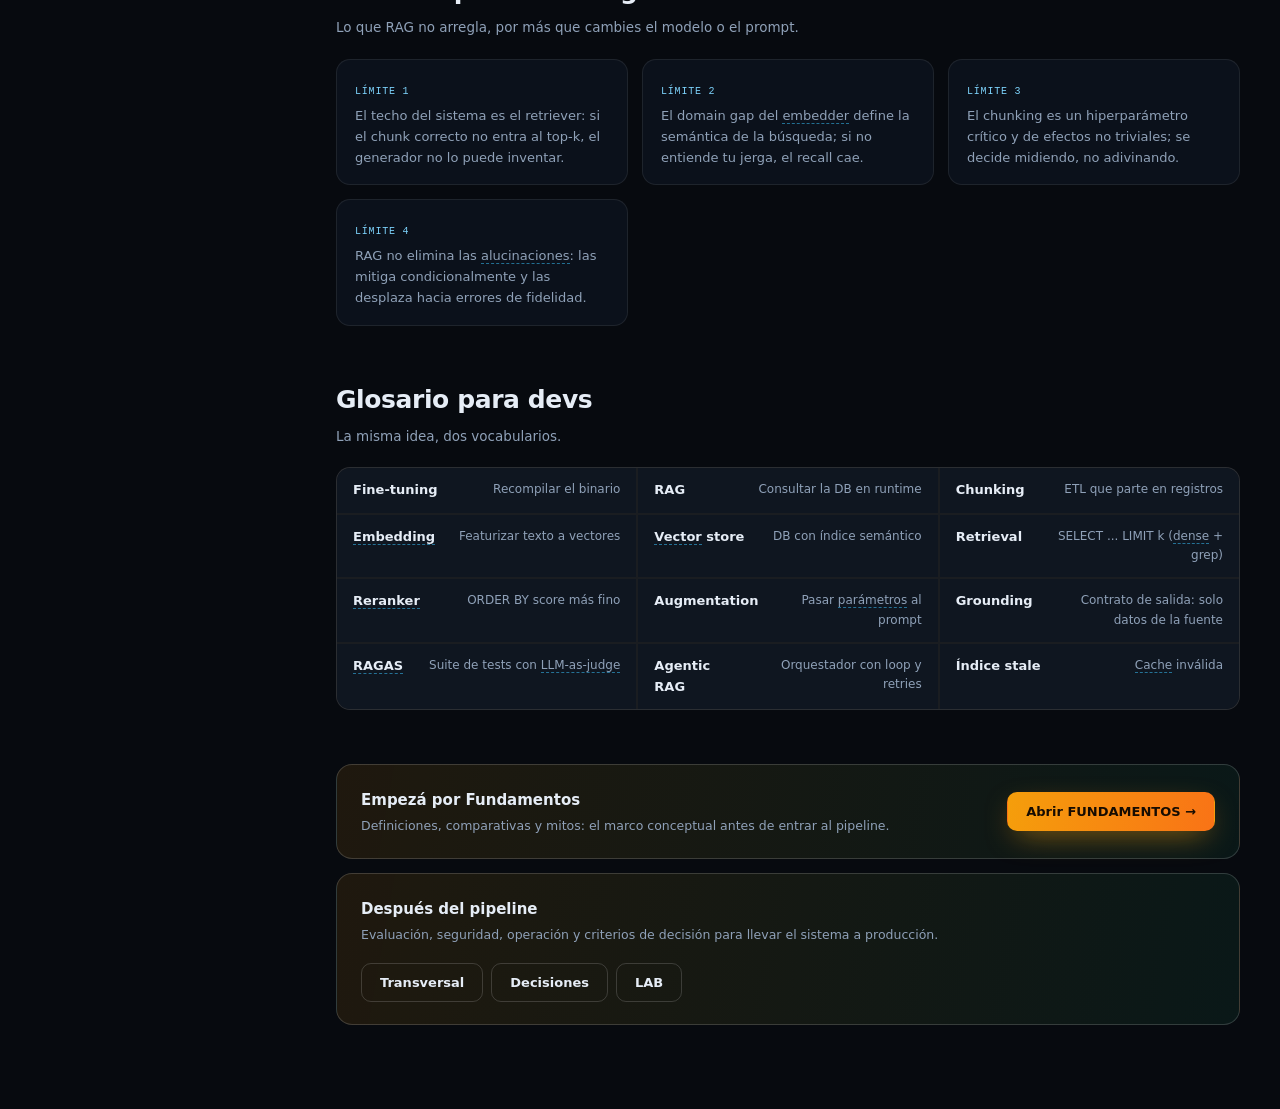
==== commit 8454e9e7: "Complete LaTeX formulas from Obsidian notes" ====
--- a/index.html
+++ b/index.html
@@ -6,8 +6,8 @@
   <title>RAG Anatomy · Arquitectura de un sistema RAG</title>
   <meta name="description" content="Guía interactiva de las 4 fases de una arquitectura RAG: chunking, retrieval, augmentation y generation. Componentes, estrategias, algoritmos, fallas y métricas." />
   <link rel="icon" href="data:image/svg+xml,%3Csvg xmlns='http://www.w3.org/2000/svg' viewBox='0 0 34 34'%3E%3Cpolygon points='17,3 30,10.5 17,18 4,10.5' fill='%237dd3fc'/%3E%3Cpolygon points='4,10.5 17,18 17,31 4,23.5' fill='%230ea5e9'/%3E%3Cpolygon points='30,10.5 17,18 17,31 30,23.5' fill='%230369a1'/%3E%3C/svg%3E" />
-  <link rel="stylesheet" href="vendor/katex/katex.min.css?v=17" />
-  <link rel="stylesheet" href="styles.css?v=17" />
+  <link rel="stylesheet" href="vendor/katex/katex.min.css?v=18" />
+  <link rel="stylesheet" href="styles.css?v=18" />
 </head>
 <body>
   <div class="app">
@@ -64,13 +64,13 @@
 
   <div id="term-tip" role="tooltip" aria-live="polite"></div>
 
-  <script src="vendor/katex/katex.min.js?v=17"></script>
-  <script src="vendor/katex/contrib/auto-render.min.js?v=17"></script>
-  <script src="data.js?v=17"></script>
-  <script src="chunking-deep.js?v=17"></script>
-  <script src="pages.js?v=17"></script>
-  <script src="lab.js?v=17"></script>
-  <script src="terms.js?v=17"></script>
-  <script src="app.js?v=17"></script>
+  <script src="vendor/katex/katex.min.js?v=18"></script>
+  <script src="vendor/katex/contrib/auto-render.min.js?v=18"></script>
+  <script src="data.js?v=18"></script>
+  <script src="chunking-deep.js?v=18"></script>
+  <script src="pages.js?v=18"></script>
+  <script src="lab.js?v=18"></script>
+  <script src="terms.js?v=18"></script>
+  <script src="app.js?v=18"></script>
 </body>
 </html>
--- a/styles.css
+++ b/styles.css
@@ -1541,7 +1541,7 @@
 
 .formula-grid {
   display: grid;
-  grid-template-columns: repeat(2, minmax(0, 1fr));
+  grid-template-columns: minmax(0, 1fr);
   gap: 12px;
   margin-top: 16px;
 }
